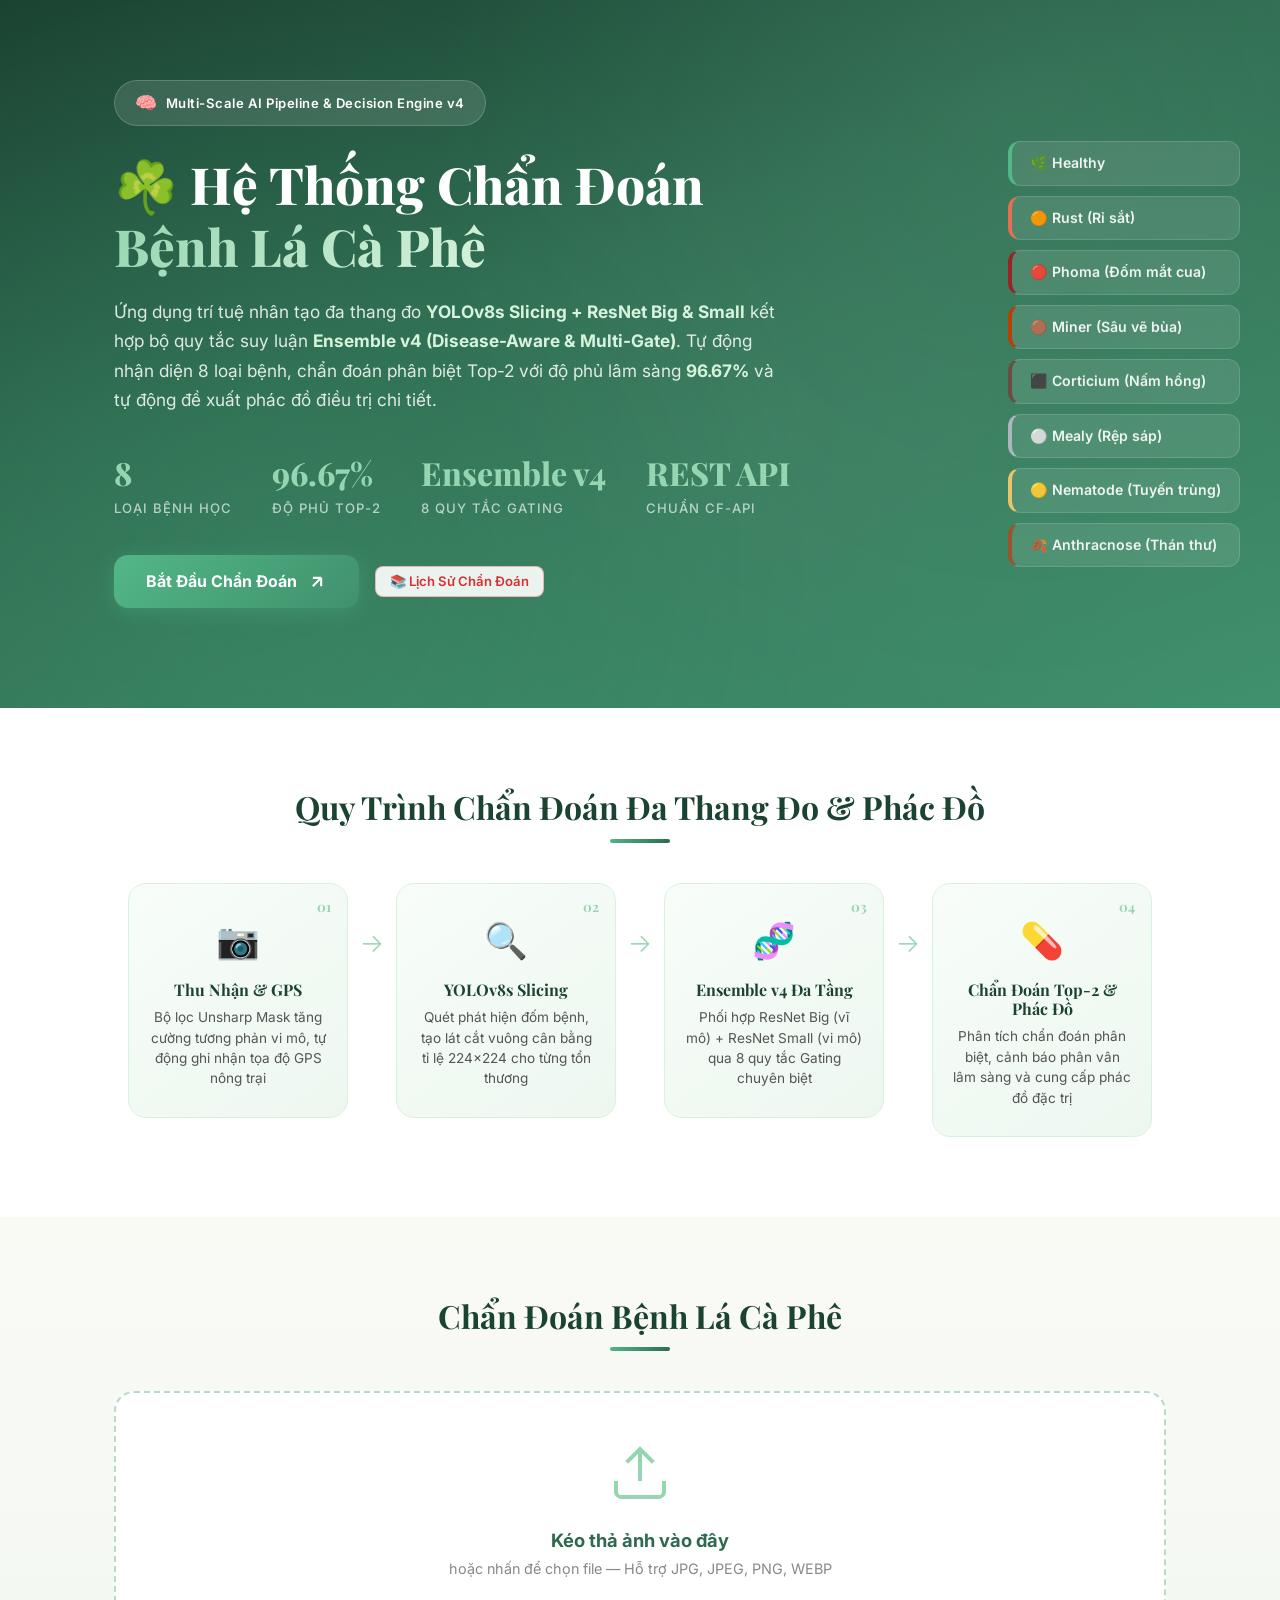
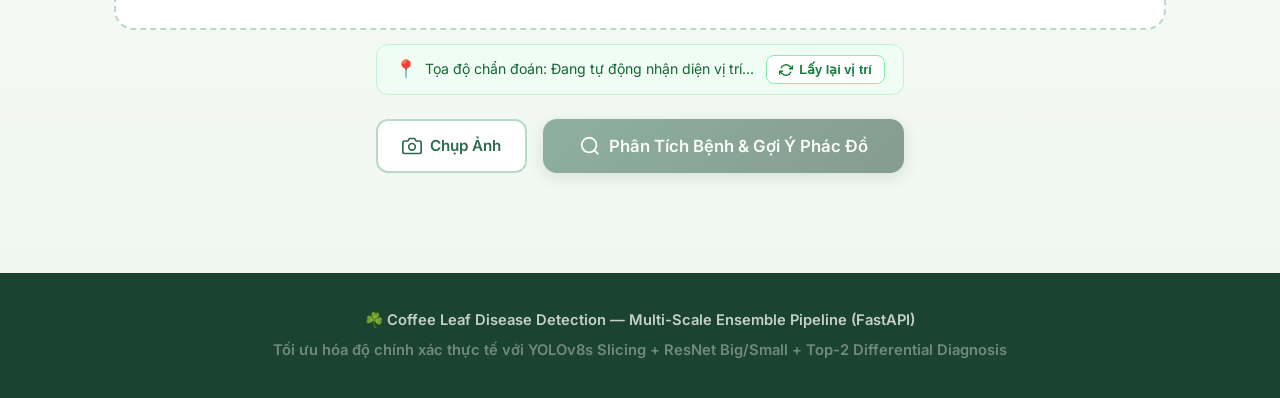
==== app/static/index.html @ 532a5d90 "refactor code" ====
<!DOCTYPE html>
<html lang="vi">
<head>
    <meta charset="UTF-8">
    <meta name="viewport" content="width=device-width, initial-scale=1.0">
    <meta name="description" content="Hệ thống nhận diện bệnh lá cà phê đa thang đo AI - YOLOv8s Slicing + ResNet Big & Small + Ensemble v5. Nhận diện 8 loại bệnh, chẩn đoán phân biệt Top-2 và gợi ý phác đồ điều trị chuẩn cf-api.">
    <title>☘️ Chẩn Đoán Bệnh Lá Cà Phê | AI Multi-Scale Pipeline v4</title>

    <!-- Google Fonts -->
    <link rel="preconnect" href="https://fonts.googleapis.com">
    <link rel="preconnect" href="https://fonts.gstatic.com" crossorigin>
    <link href="https://fonts.googleapis.com/css2?family=Inter:wght@300;400;500;600;700;800&family=Playfair+Display:wght@600;700;800&display=swap" rel="stylesheet">

    <link rel="stylesheet" href="/static/style.css?v=20260929_1505">
</head>
<body>

    <!-- ============================================================ -->
    <!-- HERO SECTION                                                 -->
    <!-- ============================================================ -->
    <header class="hero" id="hero">
        <div class="hero__bg-pattern"></div>
        <div class="container">
            <div class="hero__content">
                <div class="hero__badge">
                    <span class="hero__badge-icon">🧠</span>
                    <span>Multi-Scale AI Pipeline & Decision Engine v4</span>
                </div>
                <h1 class="hero__title">
                    <span class="hero__title-icon">☘️</span>
                    Hệ Thống Chẩn Đoán<br>
                    <span class="hero__title-accent">Bệnh Lá Cà Phê</span>
                </h1>
                <p class="hero__desc">
                    Ứng dụng trí tuệ nhân tạo đa thang đo <strong>YOLOv8s Slicing + ResNet Big & Small</strong> 
                    kết hợp bộ quy tắc suy luận <strong>Ensemble v4 (Disease-Aware & Multi-Gate)</strong>. 
                    Tự động nhận diện 8 loại bệnh, chẩn đoán phân biệt Top-2 với độ phủ lâm sàng <strong>96.67%</strong> 
                    và tự động đề xuất phác đồ điều trị chi tiết.
                </p>
                <div class="hero__stats">
                    <div class="hero__stat">
                        <span class="hero__stat-value">8</span>
                        <span class="hero__stat-label">Loại bệnh học</span>
                    </div>
                    <div class="hero__stat">
                        <span class="hero__stat-value">96.67%</span>
                        <span class="hero__stat-label">Độ phủ Top-2</span>
                    </div>
                    <div class="hero__stat">
                        <span class="hero__stat-value">Ensemble v4</span>
                        <span class="hero__stat-label">8 Quy tắc Gating</span>
                    </div>
                    <div class="hero__stat">
                        <span class="hero__stat-value">REST API</span>
                        <span class="hero__stat-label">Chuẩn cf-api</span>
                    </div>
                </div>
                <div class="hero__actions">
                    <a href="#diagnose" class="hero__cta" id="cta-button">
                        <span>Bắt Đầu Chẩn Đoán</span>
                        <svg width="20" height="20" viewBox="0 0 24 24" fill="none" stroke="currentColor" stroke-width="2.5">
                            <path d="M7 17L17 7M17 7H7M17 7V17"/>
                        </svg>
                    </a>
                    <button class="btn btn--outline" id="btn-view-history-hero">
                        <span>📚 Lịch Sử Chẩn Đoán</span>
                    </button>
                </div>
            </div>
        </div>

        <!-- 8 Disease Chips Floating -->
        <div class="hero__disease-cards">
            <div class="disease-chip" style="--chip-color: #52b788">🌿 Healthy</div>
            <div class="disease-chip" style="--chip-color: #e76f51">🟠 Rust (Rỉ sắt)</div>
            <div class="disease-chip" style="--chip-color: #9b2226">🔴 Phoma (Đốm mắt cua)</div>
            <div class="disease-chip" style="--chip-color: #bb3e03">🟤 Miner (Sâu vẽ bùa)</div>
            <div class="disease-chip" style="--chip-color: #6d4c41">⬛ Corticium (Nấm hồng)</div>
            <div class="disease-chip" style="--chip-color: #adb5bd">⚪ Mealy (Rệp sáp)</div>
            <div class="disease-chip" style="--chip-color: #e9c46a">🟡 Nematode (Tuyến trùng)</div>
            <div class="disease-chip" style="--chip-color: #a0522d">🍂 Anthracnose (Thán thư)</div>
        </div>
    </header>

    <!-- ============================================================ -->
    <!-- PIPELINE INFO SECTION                                        -->
    <!-- ============================================================ -->
    <section class="pipeline-info" id="pipeline-info">
        <div class="container">
            <h2 class="section-title">Quy Trình Chẩn Đoán Đa Thang Đo & Phác Đồ</h2>
            <div class="pipeline-steps">
                <div class="pipeline-step">
                    <div class="pipeline-step__icon">📷</div>
                    <div class="pipeline-step__num">01</div>
                    <h3>Thu Nhận & GPS</h3>
                    <p>Bộ lọc Unsharp Mask tăng cường tương phản vi mô, tự động ghi nhận tọa độ GPS nông trại</p>
                </div>
                <div class="pipeline-step__arrow">→</div>
                <div class="pipeline-step">
                    <div class="pipeline-step__icon">🔍</div>
                    <div class="pipeline-step__num">02</div>
                    <h3>YOLOv8s Slicing</h3>
                    <p>Quét phát hiện đốm bệnh, tạo lát cắt vuông cân bằng tỉ lệ 224×224 cho từng tổn thương</p>
                </div>
                <div class="pipeline-step__arrow">→</div>
                <div class="pipeline-step">
                    <div class="pipeline-step__icon">🧬</div>
                    <div class="pipeline-step__num">03</div>
                    <h3>Ensemble v4 Đa Tầng</h3>
                    <p>Phối hợp ResNet Big (vĩ mô) + ResNet Small (vi mô) qua 8 quy tắc Gating chuyên biệt</p>
                </div>
                <div class="pipeline-step__arrow">→</div>
                <div class="pipeline-step">
                    <div class="pipeline-step__icon">💊</div>
                    <div class="pipeline-step__num">04</div>
                    <h3>Chẩn Đoán Top-2 & Phác Đồ</h3>
                    <p>Phân tích chẩn đoán phân biệt, cảnh báo phân vân lâm sàng và cung cấp phác đồ đặc trị</p>
                </div>
            </div>
        </div>
    </section>

    <!-- ============================================================ -->
    <!-- DIAGNOSE SECTION                                             -->
    <!-- ============================================================ -->
    <section class="diagnose" id="diagnose">
        <div class="container">
            <h2 class="section-title">Chẩn Đoán Bệnh Lá Cà Phê</h2>

            <!-- Upload Area -->
            <div class="upload-area" id="upload-area">
                <div class="upload-area__content" id="upload-content">
                    <div class="upload-area__icon">
                        <svg width="64" height="64" viewBox="0 0 24 24" fill="none" stroke="currentColor" stroke-width="1.5">
                            <path d="M21 15v4a2 2 0 01-2 2H5a2 2 0 01-2-2v-4"/>
                            <polyline points="17 8 12 3 7 8"/>
                            <line x1="12" y1="3" x2="12" y2="15"/>
                        </svg>
                    </div>
                    <h3>Kéo thả ảnh vào đây</h3>
                    <p>hoặc nhấn để chọn file — Hỗ trợ JPG, JPEG, PNG, WEBP</p>
                    <input type="file" id="file-input" accept="image/jpeg,image/jpg,image/png,image/webp" hidden>
                </div>

                <!-- Preview -->
                <div class="upload-area__preview" id="upload-preview" style="display: none;">
                    <img id="preview-image" alt="Preview ảnh đã chọn">
                    <button class="btn btn--outline btn--sm" id="btn-clear" title="Xóa ảnh đã chọn">
                        ✕ Xóa
                    </button>
                </div>
            </div>

            <!-- GPS coordinates indicator -->
            <div class="gps-indicator" id="gps-indicator">
                <div class="gps-indicator__info">
                    <span class="gps-icon">📍</span>
                    <span id="gps-text">Tọa độ chẩn đoán: Đang tự động nhận diện vị trí...</span>
                </div>
                <button type="button" class="btn-gps-refresh" id="btn-refresh-gps" title="Lấy lại tọa độ GPS độ chính xác cao">
                    <svg width="14" height="14" viewBox="0 0 24 24" fill="none" stroke="currentColor" stroke-width="2.5">
                        <path d="M23 4v6h-6M1 20v-6h6"/>
                        <path d="M3.51 9a9 9 0 0 1 14.85-3.36L23 10M1 14l4.64 4.36A9 9 0 0 0 20.49 15"/>
                    </svg>
                    <span>Lấy lại vị trí</span>
                </button>
            </div>

            <!-- Validation Warning Banner -->
            <div class="validation-banner" id="validation-banner" style="display: none;">
                <div class="validation-banner__icon">⚠️</div>
                <div class="validation-banner__body">
                    <div class="validation-banner__title" id="val-banner-title">Ảnh không đạt tiêu chuẩn phân tích</div>
                    <div class="validation-banner__msg" id="val-banner-msg"></div>
                </div>
                <button type="button" class="validation-banner__close" id="btn-close-val" title="Đóng thông báo">✕</button>
            </div>

            <!-- Action Buttons -->
            <div class="action-buttons" id="action-buttons">
                <button class="btn btn--secondary" id="btn-camera" title="Chụp ảnh bằng camera">
                    <svg width="20" height="20" viewBox="0 0 24 24" fill="none" stroke="currentColor" stroke-width="2">
                        <path d="M23 19a2 2 0 01-2 2H3a2 2 0 01-2-2V8a2 2 0 012-2h4l2-3h6l2 3h4a2 2 0 012 2z"/>
                        <circle cx="12" cy="13" r="4"/>
                    </svg>
                    <span>Chụp Ảnh</span>
                </button>

                <button class="btn btn--primary btn--lg" id="btn-analyze" disabled title="Phân tích bệnh trên ảnh đã chọn">
                    <svg width="22" height="22" viewBox="0 0 24 24" fill="none" stroke="currentColor" stroke-width="2">
                        <circle cx="11" cy="11" r="8"/>
                        <path d="M21 21l-4.35-4.35"/>
                    </svg>
                    <span>Phân Tích Bệnh & Gợi Ý Phác Đồ</span>
                </button>
            </div>

            <!-- Camera Modal -->
            <div class="camera-modal" id="camera-modal" style="display: none;">
                <div class="camera-modal__backdrop" id="camera-backdrop"></div>
                <div class="camera-modal__content">
                    <div class="camera-modal__header">
                        <h3>📷 Chụp Ảnh Lá Cà Phê</h3>
                        <button class="btn btn--icon" id="btn-camera-close" title="Đóng camera">✕</button>
                    </div>
                    <div class="camera-modal__body">
                        <video id="camera-video" autoplay playsinline></video>
                        <canvas id="camera-canvas" style="display: none;"></canvas>
                    </div>
                    <div class="camera-modal__actions">
                        <button class="btn btn--secondary" id="btn-switch-camera" title="Đổi camera trước/sau">
                            🔄 Đổi Camera
                        </button>
                        <button class="btn btn--primary btn--lg btn--capture" id="btn-capture" title="Chụp ảnh">
                            📸 Chụp
                        </button>
                    </div>
                </div>
            </div>

            <!-- Loading -->
            <div class="loading" id="loading" style="display: none;">
                <div class="loading__spinner">
                    <div class="loading__leaf">🍃</div>
                </div>
                <p class="loading__text">Đang phân tích ảnh qua AI Pipeline v4...</p>
                <p class="loading__sub">YOLOv8s quét lát cắt vi mô → ResNet Big (224×224) & Small (224×224) → Ensemble v4 (Top-2 & Gating Engine)</p>
            </div>

            <!-- Results -->
            <div class="results" id="results" style="display: none;">
                <!-- Main Result Card -->
                <div class="result-card" id="result-card">
                    <div class="result-card__header">
                        <div class="result-card__header-left">
                            <span class="result-card__label">KẾT QUẢ CHẨN ĐOÁN AI (TOP 1)</span>
                        </div>
                        <div class="result-card__meta">
                            <span class="result-card__badge" id="result-method">Ensemble v4</span>
                            <span class="result-card__time-badge" id="result-elapsed">⚡ 0.18s</span>
                        </div>
                    </div>
                    <div class="result-card__body">
                        <div class="result-card__disease" id="result-disease">
                            <span class="result-card__disease-icon" id="result-icon">🌿</span>
                            <div>
                                <div class="result-card__disease-name" id="result-class">HEALTHY</div>
                                <div class="result-card__disease-vi" id="result-class-vi">Khỏe mạnh</div>
                            </div>
                        </div>
                        <div class="result-card__confidence">
                            <div class="result-card__conf-label">Độ tin cậy AI</div>
                            <div class="result-card__conf-value" id="result-confidence">99.6%</div>
                            <div class="result-card__conf-bar">
                                <div class="result-card__conf-fill" id="result-conf-fill"></div>
                            </div>
                        </div>
                    </div>
                </div>

                <!-- Differential Diagnosis Banner (Top-2 & Uncertainty) -->
                <div class="differential-banner" id="differential-banner" style="display: none; background: #fffdf5; border: 1.5px solid #fde68a; border-left: 6px solid #d97706; border-radius: 18px; padding: 22px 26px; margin-bottom: 32px; box-shadow: 0 4px 20px rgba(217, 119, 6, 0.09);">
                    <div class="differential-banner__header" style="display: flex; justify-content: space-between; align-items: center; margin-bottom: 16px; flex-wrap: wrap; gap: 12px;">
                        <div class="differential-banner__header-left" style="display: flex; align-items: center; gap: 10px;">
                            <span class="diff-icon" id="diff-icon" style="font-size: 1.4rem;">💡</span>
                            <span class="diff-title" id="diff-title" style="font-size: 1.08rem; font-weight: 800; color: #92400e;">Chẩn Đoán Phân Biệt Lâm Sàng (Differential Diagnosis)</span>
                        </div>
                        <span class="diff-badge" id="diff-uncertainty-badge" style="background: #dcfce7; color: #15803d; border: 1px solid #86efac; font-size: 0.75rem; font-weight: 800; padding: 4px 12px; border-radius: 20px; letter-spacing: 0.5px; text-transform: uppercase;">XÁC ĐỊNH CAO</span>
                    </div>
                    <div class="differential-banner__body" id="diff-body">
                        <!-- Comparative Grid -->
                        <div class="diff-grid" style="display: flex; align-items: center; gap: 14px; margin-bottom: 16px; flex-wrap: wrap;">
                            <div class="diff-grid__item is-top1" style="flex: 1; min-width: 220px; padding: 14px 18px; border-radius: 14px; background: #f0fdf4; border: 1.5px solid #86efac;">
                                <span class="diff-grid__tag" style="font-size: 0.72rem; font-weight: 700; text-transform: uppercase; color: #64748b; display: block; margin-bottom: 4px;">Top 1 (Khả năng cao nhất)</span>
                                <div class="diff-grid__name" id="diff-grid-top1-name" style="font-size: 1.15rem; font-weight: 800; color: #1e293b; margin-bottom: 2px;">--</div>
                                <div class="diff-grid__conf" id="diff-grid-top1-conf" style="font-size: 0.95rem; font-weight: 700; color: #15803d;">--</div>
                            </div>
                            <div class="diff-grid__vs" style="font-weight: 800; font-size: 0.78rem; color: #64748b; background: #f1f5f9; padding: 6px 10px; border-radius: 50px; border: 1px solid #cbd5e1;">VS</div>
                            <div class="diff-grid__item is-top2" style="flex: 1; min-width: 220px; padding: 14px 18px; border-radius: 14px; background: #fefce8; border: 1.5px solid #fde047;">
                                <span class="diff-grid__tag" style="font-size: 0.72rem; font-weight: 700; text-transform: uppercase; color: #64748b; display: block; margin-bottom: 4px;">Top 2 (Bệnh nghi ngờ số 2)</span>
                                <div class="diff-grid__name" id="diff-grid-top2-name" data-fallback="diff-top2-name" style="font-size: 1.15rem; font-weight: 800; color: #1e293b; margin-bottom: 2px;">--</div>
                                <div class="diff-grid__conf" id="diff-grid-top2-conf" data-fallback="diff-top2-conf" style="font-size: 0.95rem; font-weight: 700; color: #b45309;">--</div>
                            </div>
                        </div>

                        <!-- Differential Clinical Note -->
                        <div class="diff-note-box" style="display: flex; align-items: flex-start; gap: 10px; background: rgba(255, 255, 255, 0.85); border: 1px solid rgba(0, 0, 0, 0.08); border-radius: 12px; padding: 12px 16px; margin-bottom: 14px;">
                            <span class="diff-note-icon" style="font-size: 1.2rem; line-height: 1.3;">📋</span>
                            <p class="diff-note" id="diff-note-text" style="font-size: 0.92rem; color: #334155; line-height: 1.5; margin: 0;"></p>
                        </div>

                        <!-- Quick action to switch treatment tab to top2 -->
                        <div class="diff-actions" id="diff-actions" style="display: flex; justify-content: flex-end;">
                            <button type="button" class="btn-diff-switch" id="btn-view-top2-solution" style="display: inline-flex; align-items: center; gap: 6px; padding: 8px 18px; background: #ffffff; border: 1.5px solid #d97706; color: #b45309; border-radius: 10px; font-size: 0.86rem; font-weight: 700; cursor: pointer;">
                                🔍 Xem Phác Đồ Khuyến Nghị Của Bệnh Top 2
                            </button>
                        </div>
                    </div>
                </div>

                <!-- Interactive Treatment Section with Tabs -->
                <div class="treatment-container" id="treatment-container">
                    <div class="treatment-tabs-nav" id="treatment-tabs-nav">
                        <button type="button" class="treatment-tab is-active" id="tab-btn-top1">
                            🌿 Phác Đồ Bệnh Chính: <strong id="tab-top1-name">--</strong>
                        </button>
                        <button type="button" class="treatment-tab" id="tab-btn-top2" style="display: none;">
                            🔍 Phác Đồ Dự Phòng (Top 2): <strong id="tab-top2-name">--</strong>
                        </button>
                    </div>

                    <!-- Alternate Top 2 Alert Notice -->
                    <div class="treatment-top2-alert" id="treatment-top2-alert" style="display: none;">
                        <span>⚠️ <strong>Phác đồ dự phòng:</strong> Đang hiển thị hướng xử lý cho bệnh nghi ngờ số 2. Nông dân hãy đối chiếu thêm với triệu chứng diễn tiến thực tế trên cây cà phê trước khi phun thuốc.</span>
                    </div>

                    <div class="treatment-section" id="treatment-section">
                        <div class="treatment-card">
                            <div class="treatment-card__header">
                                <span class="treatment-icon">🔬</span>
                                <h3>Nguyên Nhân & Cơ Chế Bệnh Học</h3>
                            </div>
                            <div class="treatment-card__body">
                                <p id="result-cause" class="treatment-cause-text"></p>
                            </div>
                        </div>

                        <div class="treatment-card">
                            <div class="treatment-card__header">
                                <span class="treatment-icon">💊</span>
                                <h3>Phác Đồ & Thuốc Điều Trị Khuyến Nghị</h3>
                            </div>
                            <div class="treatment-card__body">
                                <ul id="solutions-list" class="solutions-list"></ul>
                            </div>
                        </div>
                    </div>
                </div>

                <!-- Images Comparison -->
                <div class="result-images" id="result-images">
                    <div class="result-images__item">
                        <div class="result-images__header">
                            <h4>📷 Ảnh Gốc Tải Lên</h4>
                        </div>
                        <img id="result-original" alt="Ảnh gốc">
                    </div>
                    <div class="result-images__item">
                        <div class="result-images__header">
                            <h4>🔬 Định Vị Bệnh (YOLOv8s Slicing)</h4>
                            <span class="detection-badge" id="detection-count">0 vùng tổn thương</span>
                        </div>
                        <img id="result-annotated" alt="Ảnh đã phân tích với bounding boxes">
                    </div>
                </div>

                <!-- Detailed Branch Inference Trace -->
                <div class="detection-details" id="detection-details">
                    <h3 class="detection-details__title">
                        <span>📋 Chi Tiết Suy Luận Đa Thang Đo (Diagnostic Trace)</span>
                    </h3>

                    <!-- Active Decision Rule Banner -->
                    <div class="active-rule-card" id="active-rule-card">
                        <div class="active-rule-icon">⚙️</div>
                        <div class="active-rule-content">
                            <div class="active-rule-title">Quy Tắc Quyết Định Ensemble v4</div>
                            <div class="active-rule-desc" id="active-rule-desc">Đang tải quy tắc suy luận...</div>
                        </div>
                    </div>

                    <!-- Ensemble Combined Probabilities Chart -->
                    <div class="branch branch--ensemble" id="branch-ensemble">
                        <div class="branch__header is-static">
                            <span class="branch__icon">📊</span>
                            <span class="branch__name">Phân Bổ Xác Suất Tổng Hợp (Ensemble Probabilities - 8 Lớp)</span>
                        </div>
                        <div class="branch__body open" id="branch-ensemble-body">
                            <div class="branch__probs" id="ensemble-probs"></div>
                        </div>
                    </div>

                    <!-- Branches Accordion -->
                    <div class="branches">
                        <div class="branch" id="branch-big">
                            <div class="branch__header" data-toggle="branch-big-body">
                                <span class="branch__icon">🔵</span>
                                <span class="branch__name">Nhánh ResNet Big (224×224 Toàn Cảnh Vĩ Mô)</span>
                                <span class="branch__result" id="big-result"></span>
                                <span class="branch__toggle">▼</span>
                            </div>
                            <div class="branch__body" id="branch-big-body">
                                <p class="branch__desc">Khung vuông góc nhìn vĩ mô toàn cảnh lá → Phân loại chính xác bệnh diện rộng & khỏe mạnh</p>
                                <div class="branch__probs" id="big-probs"></div>
                            </div>
                        </div>
                        <div class="branch" id="branch-small">
                            <div class="branch__header" data-toggle="branch-small-body">
                                <span class="branch__icon">🟡</span>
                                <span class="branch__name">Nhánh ResNet Small (224×224 Từng Vết Bệnh Vi Mô)</span>
                                <span class="branch__result" id="small-result"></span>
                                <span class="branch__toggle">▼</span>
                            </div>
                            <div class="branch__body" id="branch-small-body">
                                <p class="branch__desc">Soi từng đốm bệnh vi mô cục bộ bảo toàn tâm → Khử nhiễu nền & tối ưu Sâu vẽ bùa/Phoma</p>
                                <div class="branch__probs" id="small-probs"></div>
                                <div class="branch__boxes" id="small-boxes"></div>
                            </div>
                        </div>
                    </div>
                </div>

                <!-- Analyze Again -->
                <div class="analyze-again">
                    <button class="btn btn--primary btn--lg" id="btn-new" title="Phân tích ảnh mới">
                        🔄 Chẩn Đoán Ảnh Mới
                    </button>
                    <button class="btn btn--secondary" id="btn-view-history" title="Xem lịch sử chẩn đoán">
                        📚 Xem Lịch Sử
                    </button>
                </div>
            </div>

            <!-- History Section -->
            <div class="history-section" id="history-section" style="display: none;">
                <div class="history-header">
                    <div class="history-header__left">
                        <h3 class="history-title">📚 Lịch Sử Chẩn Đoán Vườn Cà Phê</h3>
                        <p class="history-subtitle">Theo dõi diễn tiến dịch tễ và các lần kiểm tra vườn thực địa</p>
                    </div>
                    <button class="btn btn--outline btn--sm" id="btn-close-history">✕ Đóng</button>
                </div>

                <!-- History Filter Chips -->
                <div class="history-filters" id="history-filters">
                    <button class="filter-chip is-active" data-filter="all">Tất Cả</button>
                    <button class="filter-chip" data-filter="rust">Rỉ sắt</button>
                    <button class="filter-chip" data-filter="phoma">Phoma</button>
                    <button class="filter-chip" data-filter="miner">Sâu vẽ bùa</button>
                    <button class="filter-chip" data-filter="corticium">Nấm hồng</button>
                    <button class="filter-chip" data-filter="mealy">Rệp sáp</button>
                    <button class="filter-chip" data-filter="nematode">Tuyến trùng</button>
                    <button class="filter-chip" data-filter="anthracnose">Thán thư</button>
                    <button class="filter-chip" data-filter="healthy">Khỏe mạnh</button>
                </div>

                <div class="history-grid" id="history-grid">
                    <p class="history-empty">Chưa có lịch sử chẩn đoán nào.</p>
                </div>
            </div>

        </div>
    </section>

    <!-- ============================================================ -->
    <!-- FOOTER                                                       -->
    <!-- ============================================================ -->
    <footer class="footer">
        <div class="container">
            <p>☘️ Coffee Leaf Disease Detection — Multi-Scale Ensemble Pipeline (FastAPI)</p>
            <p class="footer__sub">Tối ưu hóa độ chính xác thực tế với YOLOv8s Slicing + ResNet Big/Small + Top-2 Differential Diagnosis</p>
        </div>
    </footer>

    <script type="module" src="/static/app.js"></script>
</body>
</html>
---- static/style.css ----
/* =============================================================================
   COFFEE LEAF DISEASE DETECTION — GREEN NATURE THEME
   =============================================================================
   Color Palette:
   - Primary Dark:   #1b4332 (Deep Forest Green)
   - Primary:        #2d6a4f (Forest Green)
   - Primary Light:  #52b788 (Emerald)
   - Accent:         #95d5b2 (Mint)
   - Accent Light:   #d8f3dc (Honeydew)
   - Warm:           #6f4e37 (Coffee Brown)
   - Warm Light:     #f5f1e8 (Cream)
   - Background:     #fafaf5 (Off-white warm)
   ============================================================================= */

/* ---- RESET & BASE ---- */
*, *::before, *::after {
    margin: 0;
    padding: 0;
    box-sizing: border-box;
}

html {
    scroll-behavior: smooth;
    font-size: 16px;
}

body {
    font-family: 'Inter', -apple-system, BlinkMacSystemFont, 'Segoe UI', sans-serif;
    background-color: #fafaf5;
    color: #2d3436;
    line-height: 1.6;
    -webkit-font-smoothing: antialiased;
    -moz-osx-font-smoothing: grayscale;
}

.container {
    max-width: 1100px;
    margin: 0 auto;
    padding: 0 24px;
}

img {
    max-width: 100%;
    height: auto;
    display: block;
}

/* ---- TYPOGRAPHY ---- */
h1, h2, h3 {
    font-family: 'Playfair Display', 'Georgia', serif;
    line-height: 1.2;
}

.section-title {
    text-align: center;
    font-size: 2rem;
    font-weight: 700;
    color: #1b4332;
    margin-bottom: 2.5rem;
    position: relative;
}

.section-title::after {
    content: '';
    display: block;
    width: 60px;
    height: 4px;
    background: linear-gradient(135deg, #52b788, #2d6a4f);
    border-radius: 2px;
    margin: 12px auto 0;
}

/* ========================================================================== */
/* HERO                                                                       */
/* ========================================================================== */
.hero {
    position: relative;
    background: linear-gradient(160deg, #1b4332 0%, #2d6a4f 40%, #40916c 100%);
    color: #fff;
    padding: 80px 0 100px;
    overflow: hidden;
    min-height: 520px;
}

.hero__bg-pattern {
    position: absolute;
    inset: 0;
    background-image:
        radial-gradient(circle at 20% 80%, rgba(82, 183, 136, 0.15) 0%, transparent 50%),
        radial-gradient(circle at 80% 20%, rgba(149, 213, 178, 0.10) 0%, transparent 50%),
        radial-gradient(circle at 60% 60%, rgba(255,255,255,0.03) 0%, transparent 40%);
    pointer-events: none;
}

.hero__content {
    position: relative;
    z-index: 2;
    max-width: 680px;
}

.hero__badge {
    display: inline-flex;
    align-items: center;
    gap: 8px;
    background: rgba(255,255,255,0.12);
    backdrop-filter: blur(10px);
    -webkit-backdrop-filter: blur(10px);
    border: 1px solid rgba(255,255,255,0.18);
    border-radius: 40px;
    padding: 8px 20px;
    font-size: 0.82rem;
    font-weight: 600;
    letter-spacing: 0.5px;
    margin-bottom: 28px;
    animation: fadeInUp 0.8s ease-out;
}

.hero__badge-icon {
    font-size: 1.1rem;
}

.hero__title {
    font-size: clamp(2.2rem, 5vw, 3.2rem);
    font-weight: 800;
    margin-bottom: 20px;
    animation: fadeInUp 0.8s ease-out 0.1s both;
}

.hero__title-icon {
    display: inline-block;
    animation: leafFloat 3s ease-in-out infinite;
}

.hero__title-accent {
    background: linear-gradient(135deg, #95d5b2, #d8f3dc);
    -webkit-background-clip: text;
    -webkit-text-fill-color: transparent;
    background-clip: text;
}

.hero__desc {
    font-size: 1.08rem;
    color: rgba(255,255,255,0.85);
    line-height: 1.7;
    margin-bottom: 32px;
    animation: fadeInUp 0.8s ease-out 0.2s both;
}

.hero__desc strong {
    color: #d8f3dc;
}

.hero__stats {
    display: flex;
    gap: 40px;
    margin-bottom: 36px;
    animation: fadeInUp 0.8s ease-out 0.3s both;
}

.hero__stat {
    display: flex;
    flex-direction: column;
}

.hero__stat-value {
    font-family: 'Playfair Display', serif;
    font-size: 2rem;
    font-weight: 800;
    color: #95d5b2;
}

.hero__stat-label {
    font-size: 0.82rem;
    color: rgba(255,255,255,0.65);
    text-transform: uppercase;
    letter-spacing: 1px;
    font-weight: 500;
}

.hero__cta {
    display: inline-flex;
    align-items: center;
    gap: 10px;
    background: linear-gradient(135deg, #52b788, #40916c);
    color: #fff;
    text-decoration: none;
    padding: 14px 32px;
    border-radius: 14px;
    font-size: 1rem;
    font-weight: 700;
    transition: all 0.3s cubic-bezier(0.4, 0, 0.2, 1);
    box-shadow: 0 4px 20px rgba(82, 183, 136, 0.35);
    animation: fadeInUp 0.8s ease-out 0.4s both;
}

.hero__cta:hover {
    transform: translateY(-3px);
    box-shadow: 0 8px 30px rgba(82, 183, 136, 0.5);
    background: linear-gradient(135deg, #40916c, #2d6a4f);
}

/* Disease chips */
.hero__disease-cards {
    position: absolute;
    right: 40px;
    top: 50%;
    transform: translateY(-50%);
    display: flex;
    flex-direction: column;
    gap: 10px;
    z-index: 2;
    animation: fadeInRight 1s ease-out 0.5s both;
}

.disease-chip {
    background: rgba(255,255,255,0.10);
    backdrop-filter: blur(12px);
    -webkit-backdrop-filter: blur(12px);
    border: 1px solid rgba(255,255,255,0.15);
    border-left: 4px solid var(--chip-color, #52b788);
    border-radius: 12px;
    padding: 10px 18px;
    font-size: 0.88rem;
    font-weight: 600;
    color: rgba(255,255,255,0.92);
    transition: all 0.3s ease;
    cursor: default;
}

.disease-chip:hover {
    background: rgba(255,255,255,0.18);
    transform: translateX(-6px);
}

/* ========================================================================== */
/* PIPELINE INFO                                                              */
/* ========================================================================== */
.pipeline-info {
    padding: 80px 0;
    background: #fff;
}

.pipeline-steps {
    display: flex;
    align-items: flex-start;
    justify-content: center;
    gap: 12px;
    flex-wrap: wrap;
}

.pipeline-step {
    flex: 0 1 220px;
    background: linear-gradient(145deg, #f8fdf9, #edf7f0);
    border: 1px solid #d8f3dc;
    border-radius: 18px;
    padding: 28px 20px;
    text-align: center;
    position: relative;
    transition: all 0.35s ease;
}

.pipeline-step:hover {
    transform: translateY(-6px);
    box-shadow: 0 12px 35px rgba(45, 106, 79, 0.12);
    border-color: #95d5b2;
}

.pipeline-step__icon {
    font-size: 2.2rem;
    margin-bottom: 12px;
}

.pipeline-step__num {
    position: absolute;
    top: 12px;
    right: 16px;
    font-family: 'Playfair Display', serif;
    font-size: 0.85rem;
    font-weight: 700;
    color: #95d5b2;
}

.pipeline-step h3 {
    font-size: 1rem;
    font-weight: 700;
    color: #1b4332;
    margin-bottom: 8px;
}

.pipeline-step p {
    font-size: 0.85rem;
    color: #555;
    line-height: 1.5;
}

.pipeline-step__arrow {
    display: flex;
    align-items: center;
    font-size: 1.6rem;
    color: #95d5b2;
    font-weight: 300;
    padding-top: 40px;
}

/* ========================================================================== */
/* DIAGNOSE SECTION                                                           */
/* ========================================================================== */
.diagnose {
    padding: 80px 0 100px;
    background: linear-gradient(180deg, #fafaf5 0%, #f0f7f2 100%);
}

/* ---- Upload Area ---- */
.upload-area {
    background: #fff;
    border: 2px dashed #b7dbc4;
    border-radius: 20px;
    padding: 48px 32px;
    text-align: center;
    cursor: pointer;
    transition: all 0.3s ease;
    position: relative;
    overflow: hidden;
    min-height: 220px;
    display: flex;
    align-items: center;
    justify-content: center;
}

.upload-area:hover,
.upload-area.drag-over {
    border-color: #52b788;
    background: #f6fdf8;
    box-shadow: 0 0 0 4px rgba(82, 183, 136, 0.1);
}

.upload-area.drag-over {
    border-style: solid;
    background: #edf7f0;
}

.upload-area__icon {
    color: #95d5b2;
    margin-bottom: 16px;
}

.upload-area__content h3 {
    font-family: 'Inter', sans-serif;
    font-size: 1.15rem;
    font-weight: 700;
    color: #2d6a4f;
    margin-bottom: 6px;
}

.upload-area__content p {
    font-size: 0.9rem;
    color: #888;
}

/* Preview inside upload area */
.upload-area__preview {
    position: relative;
    width: 100%;
    max-width: 500px;
}

.upload-area__preview img {
    width: 100%;
    border-radius: 12px;
    box-shadow: 0 4px 20px rgba(0,0,0,0.08);
}

.upload-area__preview .btn {
    position: absolute;
    top: 12px;
    right: 12px;
}

/* ---- Action Buttons ---- */
.action-buttons {
    display: flex;
    justify-content: center;
    gap: 16px;
    margin-top: 24px;
    flex-wrap: wrap;
}

/* ---- Buttons ---- */
.btn {
    display: inline-flex;
    align-items: center;
    gap: 8px;
    border: none;
    border-radius: 12px;
    padding: 12px 24px;
    font-size: 0.95rem;
    font-weight: 600;
    font-family: 'Inter', sans-serif;
    cursor: pointer;
    transition: all 0.3s cubic-bezier(0.4, 0, 0.2, 1);
    text-decoration: none;
    line-height: 1;
}

.btn--primary {
    background: linear-gradient(135deg, #2d6a4f, #1b4332);
    color: #fff;
    box-shadow: 0 4px 16px rgba(27, 67, 50, 0.25);
}

.btn--primary:hover:not(:disabled) {
    transform: translateY(-2px);
    box-shadow: 0 8px 28px rgba(27, 67, 50, 0.35);
}

.btn--primary:disabled {
    opacity: 0.5;
    cursor: not-allowed;
    transform: none;
}

.btn--secondary {
    background: #fff;
    color: #2d6a4f;
    border: 2px solid #b7dbc4;
}

.btn--secondary:hover {
    background: #edf7f0;
    border-color: #52b788;
}

.btn--outline {
    background: rgba(255,255,255,0.9);
    backdrop-filter: blur(8px);
    color: #d63031;
    border: 1px solid rgba(214, 48, 49, 0.3);
    font-size: 0.82rem;
    padding: 8px 14px;
    border-radius: 8px;
}

.btn--outline:hover {
    background: #fee;
    border-color: #d63031;
}

.btn--lg {
    padding: 16px 36px;
    font-size: 1.05rem;
    border-radius: 14px;
}

.btn--sm {
    padding: 8px 16px;
    font-size: 0.82rem;
}

.btn--icon {
    background: rgba(255,255,255,0.1);
    color: #fff;
    border: 1px solid rgba(255,255,255,0.2);
    width: 40px;
    height: 40px;
    padding: 0;
    justify-content: center;
    border-radius: 10px;
    font-size: 1.1rem;
}

.btn--icon:hover {
    background: rgba(255,255,255,0.25);
}

/* ---- Camera Modal ---- */
.camera-modal {
    position: fixed;
    inset: 0;
    z-index: 1000;
    display: flex;
    align-items: center;
    justify-content: center;
}

.camera-modal__backdrop {
    position: absolute;
    inset: 0;
    background: rgba(0,0,0,0.7);
    backdrop-filter: blur(6px);
}

.camera-modal__content {
    position: relative;
    background: #1b4332;
    border-radius: 24px;
    overflow: hidden;
    width: 90%;
    max-width: 640px;
    box-shadow: 0 24px 64px rgba(0,0,0,0.4);
    animation: scaleIn 0.3s ease-out;
}

.camera-modal__header {
    display: flex;
    justify-content: space-between;
    align-items: center;
    padding: 16px 20px;
    background: rgba(0,0,0,0.2);
    color: #fff;
}

.camera-modal__header h3 {
    font-family: 'Inter', sans-serif;
    font-size: 1rem;
    font-weight: 700;
}

.camera-modal__body {
    position: relative;
    background: #000;
}

.camera-modal__body video {
    width: 100%;
    display: block;
    max-height: 60vh;
    object-fit: cover;
}

.camera-modal__actions {
    display: flex;
    justify-content: center;
    gap: 16px;
    padding: 20px;
    background: rgba(0,0,0,0.2);
}

.btn--capture {
    border-radius: 50px !important;
    padding: 16px 40px !important;
    font-size: 1.1rem !important;
    background: linear-gradient(135deg, #52b788, #40916c) !important;
    box-shadow: 0 4px 20px rgba(82, 183, 136, 0.4) !important;
}

/* ---- Loading ---- */
.loading {
    text-align: center;
    padding: 60px 20px;
}

.loading__spinner {
    display: flex;
    justify-content: center;
    margin-bottom: 20px;
}

.loading__leaf {
    font-size: 3rem;
    animation: spin 1.2s linear infinite;
}

.loading__text {
    font-size: 1.15rem;
    font-weight: 700;
    color: #2d6a4f;
    margin-bottom: 6px;
}

.loading__sub {
    font-size: 0.88rem;
    color: #888;
}

/* ========================================================================== */
/* RESULTS                                                                    */
/* ========================================================================== */
.results {
    margin-top: 40px;
    animation: fadeInUp 0.6s ease-out;
}

/* Main Result Card */
.result-card {
    background: #fff;
    border-radius: 20px;
    overflow: hidden;
    box-shadow: 0 8px 40px rgba(27, 67, 50, 0.10);
    border: 1px solid #d8f3dc;
    margin-bottom: 32px;
}

.result-card__header {
    display: flex;
    justify-content: space-between;
    align-items: center;
    padding: 16px 24px;
    background: linear-gradient(135deg, #1b4332, #2d6a4f);
    color: #fff;
}

.result-card__label {
    font-weight: 700;
    font-size: 0.95rem;
    letter-spacing: 0.5px;
}

.result-card__badge {
    background: rgba(255,255,255,0.15);
    border: 1px solid rgba(255,255,255,0.25);
    border-radius: 20px;
    padding: 4px 14px;
    font-size: 0.75rem;
    font-weight: 600;
    max-width: 300px;
    overflow: hidden;
    text-overflow: ellipsis;
    white-space: nowrap;
}

.result-card__body {
    display: flex;
    align-items: center;
    justify-content: space-between;
    padding: 28px 24px;
    gap: 24px;
    flex-wrap: wrap;
}

.result-card__disease {
    display: flex;
    align-items: center;
    gap: 16px;
}

.result-card__disease-icon {
    font-size: 3rem;
}

.result-card__disease-name {
    font-family: 'Playfair Display', serif;
    font-size: 2rem;
    font-weight: 800;
    color: #1b4332;
}

.result-card__disease-vi {
    font-size: 1rem;
    color: #666;
    font-weight: 500;
}

.result-card__confidence {
    text-align: right;
    min-width: 180px;
}

.result-card__conf-label {
    font-size: 0.82rem;
    color: #999;
    text-transform: uppercase;
    letter-spacing: 1px;
    font-weight: 600;
    margin-bottom: 4px;
}

.result-card__conf-value {
    font-family: 'Playfair Display', serif;
    font-size: 2.5rem;
    font-weight: 800;
    color: #2d6a4f;
}

.result-card__conf-bar {
    width: 100%;
    height: 8px;
    background: #e8f5e9;
    border-radius: 4px;
    overflow: hidden;
    margin-top: 8px;
}

.result-card__conf-fill {
    height: 100%;
    background: linear-gradient(90deg, #52b788, #2d6a4f);
    border-radius: 4px;
    transition: width 0.8s cubic-bezier(0.4, 0, 0.2, 1);
}

.result-card__desc {
    padding: 16px 24px 24px;
    font-size: 0.95rem;
    color: #555;
    line-height: 1.6;
    border-top: 1px solid #eee;
}

/* Result Card Header Meta */
.result-card__meta {
    display: flex;
    align-items: center;
    gap: 8px;
}

.result-card__time-badge {
    background: rgba(255, 255, 255, 0.2);
    border: 1px solid rgba(255, 255, 255, 0.3);
    border-radius: 20px;
    padding: 4px 10px;
    font-size: 0.75rem;
    font-weight: 600;
}

/* ========================================================================== */
/* DIFFERENTIAL DIAGNOSIS BANNER (TOP 2 & UNCERTAINTY GATE)                   */
/* ========================================================================== */
.differential-banner {
    background: #fffdf5;
    border: 1.5px solid #fde68a;
    border-left: 6px solid #d97706;
    border-radius: 18px;
    padding: 22px 26px;
    margin-bottom: 32px;
    box-shadow: 0 4px 20px rgba(217, 119, 6, 0.09);
    transition: all 0.3s ease;
}

.differential-banner.is-uncertain {
    background: #fff8f6;
    border-color: #fecaca;
    border-left-color: #dc2626;
    box-shadow: 0 6px 24px rgba(220, 38, 38, 0.12);
}

.differential-banner__header {
    display: flex;
    justify-content: space-between;
    align-items: center;
    gap: 12px;
    margin-bottom: 16px;
    flex-wrap: wrap;
}

.differential-banner__header-left {
    display: flex;
    align-items: center;
    gap: 10px;
}

.diff-icon {
    font-size: 1.4rem;
}

.diff-title {
    font-size: 1.08rem;
    font-weight: 800;
    color: #92400e;
}

.differential-banner.is-uncertain .diff-title {
    color: #991b1b;
}

.diff-badge {
    background: #dcfce7;
    color: #15803d;
    border: 1px solid #86efac;
    font-size: 0.75rem;
    font-weight: 800;
    padding: 4px 12px;
    border-radius: 20px;
    letter-spacing: 0.5px;
    text-transform: uppercase;
}

.differential-banner.is-uncertain .diff-badge {
    background: #fee2e2;
    color: #b91c1c;
    border-color: #fca5a5;
    animation: pulseBadge 2s infinite ease-in-out;
}

@keyframes pulseBadge {
    0%, 100% { transform: scale(1); }
    50% { transform: scale(1.04); }
}

/* Comparative Differential Grid */
.diff-grid {
    display: flex;
    align-items: center;
    gap: 14px;
    margin-bottom: 16px;
    flex-wrap: wrap;
}

.diff-grid__item {
    flex: 1;
    min-width: 220px;
    padding: 14px 18px;
    border-radius: 14px;
    background: #ffffff;
    border: 1.5px solid #e2e8f0;
    transition: all 0.2s ease;
}

.diff-grid__item.is-top1 {
    background: #f0fdf4;
    border-color: #86efac;
}

.diff-grid__item.is-top2 {
    background: #fefce8;
    border-color: #fde047;
}

.differential-banner.is-uncertain .diff-grid__item.is-top2 {
    background: #fff1f2;
    border-color: #fca5a5;
}

.diff-grid__tag {
    font-size: 0.72rem;
    font-weight: 700;
    text-transform: uppercase;
    letter-spacing: 0.5px;
    color: #64748b;
    display: block;
    margin-bottom: 4px;
}

.diff-grid__name {
    font-size: 1.15rem;
    font-weight: 800;
    color: #1e293b;
    margin-bottom: 2px;
}

.diff-grid__conf {
    font-size: 0.95rem;
    font-weight: 700;
    color: #15803d;
}

.diff-grid__item.is-top2 .diff-grid__conf {
    color: #b45309;
}

.differential-banner.is-uncertain .diff-grid__item.is-top2 .diff-grid__conf {
    color: #b91c1c;
}

.diff-grid__vs {
    font-weight: 800;
    font-size: 0.78rem;
    color: #64748b;
    background: #f1f5f9;
    padding: 6px 10px;
    border-radius: 50px;
    border: 1px solid #cbd5e1;
}

/* Differential Note Box */
.diff-note-box {
    display: flex;
    align-items: flex-start;
    gap: 10px;
    background: rgba(255, 255, 255, 0.85);
    border: 1px solid rgba(0, 0, 0, 0.08);
    border-radius: 12px;
    padding: 12px 16px;
    margin-bottom: 14px;
}

.diff-note-icon {
    font-size: 1.2rem;
    line-height: 1.3;
}

.diff-note {
    font-size: 0.92rem;
    color: #334155;
    line-height: 1.5;
    margin: 0;
}

.differential-banner.is-uncertain .diff-note {
    color: #881337;
    font-weight: 500;
}

.diff-actions {
    display: flex;
    justify-content: flex-end;
}

.btn-diff-switch {
    display: inline-flex;
    align-items: center;
    gap: 6px;
    padding: 8px 18px;
    background: #ffffff;
    border: 1.5px solid #d97706;
    color: #b45309;
    border-radius: 10px;
    font-size: 0.86rem;
    font-weight: 700;
    cursor: pointer;
    transition: all 0.2s ease;
}

.btn-diff-switch:hover {
    background: #fef3c7;
    border-color: #b45309;
    transform: translateY(-1px);
}

/* ========================================================================== */
/* TREATMENT SECTION WITH TABS                                                */
/* ========================================================================== */
.treatment-container {
    margin-bottom: 32px;
}

.treatment-tabs-nav {
    display: flex;
    gap: 12px;
    margin-bottom: 16px;
    border-bottom: 2px solid #e2e8f0;
    padding-bottom: 10px;
    overflow-x: auto;
}

.treatment-tab {
    padding: 10px 20px;
    border-radius: 12px;
    border: 1.5px solid #cbd5e1;
    background: #f8fafc;
    color: #475569;
    font-size: 0.92rem;
    font-weight: 600;
    cursor: pointer;
    transition: all 0.25s cubic-bezier(0.4, 0, 0.2, 1);
    white-space: nowrap;
}

.treatment-tab:hover {
    background: #edf7f0;
    border-color: #86efac;
    color: #1b4332;
}

.treatment-tab.is-active {
    background: linear-gradient(135deg, #1b4332, #2d6a4f);
    color: #ffffff;
    border-color: #1b4332;
    box-shadow: 0 4px 16px rgba(27, 67, 50, 0.25);
}

.treatment-top2-alert {
    padding: 12px 18px;
    background: #fffbeb;
    border: 1.5px solid #fde68a;
    border-left: 5px solid #f59e0b;
    border-radius: 12px;
    font-size: 0.9rem;
    color: #92400e;
    margin-bottom: 18px;
    line-height: 1.5;
}

.treatment-section {
    display: grid;
    grid-template-columns: 1fr 1fr;
    gap: 24px;
}

.treatment-card {
    background: #fff;
    border-radius: 18px;
    overflow: hidden;
    box-shadow: 0 4px 24px rgba(27, 67, 50, 0.08);
    border: 1px solid #d8f3dc;
    display: flex;
    flex-direction: column;
}

.treatment-card__header {
    display: flex;
    align-items: center;
    gap: 10px;
    padding: 16px 20px;
    background: linear-gradient(135deg, #f0fdf4, #dcfce7);
    border-bottom: 1px solid #d8f3dc;
}

.treatment-icon {
    font-size: 1.4rem;
}

.treatment-card__header h3 {
    font-family: 'Inter', sans-serif;
    font-size: 0.98rem;
    font-weight: 700;
    color: #1b4332;
    margin: 0;
}

.treatment-card__body {
    padding: 20px 22px;
    flex: 1;
}

.treatment-cause-text {
    font-size: 0.93rem;
    color: #475569;
    line-height: 1.6;
}

.solutions-list {
    list-style: none;
    display: flex;
    flex-direction: column;
    gap: 12px;
    margin: 0;
    padding: 0;
}

.solution-item {
    display: flex;
    align-items: flex-start;
    gap: 12px;
    background: #f8fafc;
    padding: 12px 14px;
    border-radius: 12px;
    border: 1px solid #e2e8f0;
}

.solution-num {
    display: flex;
    align-items: center;
    justify-content: center;
    width: 24px;
    height: 24px;
    border-radius: 50%;
    background: #2d6a4f;
    color: #fff;
    font-size: 0.78rem;
    font-weight: 700;
    flex-shrink: 0;
    margin-top: 2px;
}

.solution-content {
    font-size: 0.9rem;
    color: #334155;
    line-height: 1.5;
}

/* ========================================================================== */
/* IMAGES COMPARISON                                                          */
/* ========================================================================== */
.result-images {
    display: grid;
    grid-template-columns: 1fr 1fr;
    gap: 24px;
    margin-bottom: 32px;
}

.result-images__item {
    background: #fff;
    border-radius: 16px;
    overflow: hidden;
    box-shadow: 0 4px 20px rgba(0,0,0,0.06);
    border: 1px solid #e8f5e9;
}

.result-images__header {
    display: flex;
    justify-content: space-between;
    align-items: center;
    padding: 12px 18px;
    background: #f6fdf8;
    border-bottom: 1px solid #e8f5e9;
}

.result-images__header h4 {
    font-family: 'Inter', sans-serif;
    font-size: 0.92rem;
    font-weight: 700;
    color: #2d6a4f;
    margin: 0;
}

.detection-badge {
    background: #2d6a4f;
    color: #fff;
    border-radius: 20px;
    padding: 3px 12px;
    font-size: 0.78rem;
    font-weight: 700;
}

.result-images__item img {
    width: 100%;
    display: block;
}

/* ========================================================================== */
/* ACTIVE RULE CARD & ENSEMBLE TRACE                                          */
/* ========================================================================== */
.active-rule-card {
    display: flex;
    align-items: center;
    gap: 14px;
    padding: 16px 20px;
    background: #f0fdf4;
    border: 1.5px solid #86efac;
    border-radius: 14px;
    margin: 18px 24px 20px;
}

.active-rule-icon {
    font-size: 1.8rem;
}

.active-rule-content {
    flex: 1;
}

.active-rule-title {
    font-size: 0.76rem;
    font-weight: 700;
    text-transform: uppercase;
    color: #15803d;
    letter-spacing: 0.5px;
}

.active-rule-desc {
    font-size: 0.94rem;
    font-weight: 700;
    color: #14532d;
    margin-top: 2px;
}

.branch--ensemble {
    margin: 0 24px 20px;
    border-color: #cbd5e1;
    background: #f8fafc;
}

.branch__header.is-static {
    cursor: default;
    background: #f1f5f9;
}

.branch__header.is-static:hover {
    background: #f1f5f9;
}

/* ========================================================================== */
/* HISTORY SECTION FILTERS                                                    */
/* ========================================================================== */
.history-subtitle {
    font-size: 0.85rem;
    color: #64748b;
    margin-top: 2px;
}

.history-filters {
    display: flex;
    gap: 8px;
    margin-bottom: 20px;
    overflow-x: auto;
    padding-bottom: 6px;
}

.filter-chip {
    padding: 6px 16px;
    border-radius: 20px;
    border: 1.5px solid #cbd5e1;
    background: #ffffff;
    color: #475569;
    font-size: 0.82rem;
    font-weight: 600;
    cursor: pointer;
    white-space: nowrap;
    transition: all 0.2s ease;
}

.filter-chip:hover {
    background: #f1f5f9;
    border-color: #94a3b8;
}

.filter-chip.is-active {
    background: #2d6a4f;
    color: #ffffff;
    border-color: #2d6a4f;
    box-shadow: 0 2px 8px rgba(45, 106, 79, 0.25);
}

.history-card__top2 {
    font-size: 0.8rem;
    color: #b45309;
    margin-bottom: 4px;
    font-weight: 600;
}

.history-card__tag-uncertain {
    display: inline-block;
    background: #fee2e2;
    color: #b91c1c;
    font-size: 0.7rem;
    font-weight: 800;
    padding: 2px 6px;
    border-radius: 6px;
    margin-left: 6px;
    border: 1px solid #fca5a5;
}

/* Detection Details */
.detection-details {
    background: #fff;
    border-radius: 20px;
    overflow: hidden;
    box-shadow: 0 4px 20px rgba(0,0,0,0.06);
    border: 1px solid #e8f5e9;
    margin-bottom: 32px;
}

.detection-details__title {
    display: flex;
    justify-content: space-between;
    align-items: center;
    padding: 18px 24px;
    background: #f6fdf8;
    border-bottom: 1px solid #e8f5e9;
    font-family: 'Inter', sans-serif;
    font-size: 1rem;
    font-weight: 700;
    color: #1b4332;
}

.detection-details__count {
    background: #2d6a4f;
    color: #fff;
    border-radius: 20px;
    padding: 4px 14px;
    font-size: 0.82rem;
    font-weight: 700;
}

/* Branches */
.branches {
    padding: 16px 24px 24px;
    display: flex;
    flex-direction: column;
    gap: 16px;
}

.branch {
    border: 1px solid #e8f5e9;
    border-radius: 14px;
    overflow: hidden;
}

.branch__header {
    display: flex;
    align-items: center;
    gap: 10px;
    padding: 14px 18px;
    background: #f9fdf9;
    cursor: pointer;
    transition: background 0.2s;
    user-select: none;
}

.branch__header:hover {
    background: #edf7f0;
}

.branch__icon {
    font-size: 1.2rem;
}

.branch__name {
    font-size: 0.88rem;
    font-weight: 700;
    color: #333;
    flex: 1;
}

.branch__result {
    font-size: 0.85rem;
    font-weight: 700;
    color: #2d6a4f;
}

.branch__toggle {
    font-size: 0.75rem;
    color: #999;
    transition: transform 0.3s;
}

.branch__body {
    padding: 16px 18px;
    border-top: 1px solid #e8f5e9;
    display: none;
}

.branch__body.open {
    display: block;
    animation: fadeInUp 0.3s ease-out;
}

.branch__desc {
    font-size: 0.85rem;
    color: #888;
    margin-bottom: 14px;
}

.branch__probs {
    display: flex;
    flex-direction: column;
    gap: 8px;
}

.prob-row {
    display: flex;
    align-items: center;
    gap: 10px;
}

.prob-row__name {
    font-size: 0.82rem;
    font-weight: 600;
    color: #444;
    width: 100px;
    text-align: right;
}

.prob-row__bar {
    flex: 1;
    height: 10px;
    background: #f0f0f0;
    border-radius: 5px;
    overflow: hidden;
}

.prob-row__fill {
    height: 100%;
    border-radius: 5px;
    transition: width 0.6s ease;
}

.prob-row__val {
    font-size: 0.78rem;
    font-weight: 700;
    color: #555;
    width: 55px;
}

.prob-row.is-top .prob-row__name {
    color: #1b4332;
}

.prob-row.is-top .prob-row__fill {
    background: linear-gradient(90deg, #52b788, #2d6a4f);
}

.prob-row:not(.is-top) .prob-row__fill {
    background: #c8e6c9;
}

.branch__boxes {
    margin-top: 16px;
    padding-top: 14px;
    border-top: 1px solid #eee;
}

.box-pred {
    display: flex;
    align-items: center;
    gap: 12px;
    padding: 8px 0;
    font-size: 0.85rem;
    color: #555;
    border-bottom: 1px solid #f5f5f5;
}

.box-pred:last-child {
    border-bottom: none;
}

.box-pred__label {
    font-weight: 700;
    color: #2d6a4f;
}

/* Analyze Again */
.analyze-again {
    text-align: center;
    margin-top: 16px;
}

/* ========================================================================== */
/* FOOTER                                                                     */
/* ========================================================================== */
.footer {
    background: #1b4332;
    color: rgba(255,255,255,0.75);
    text-align: center;
    padding: 36px 20px;
}

.footer p {
    font-size: 0.92rem;
    font-weight: 600;
}

.footer__sub {
    font-size: 0.8rem;
    opacity: 0.5;
    margin-top: 6px;
}

/* ========================================================================== */
/* ANIMATIONS                                                                 */
/* ========================================================================== */
@keyframes fadeInUp {
    from {
        opacity: 0;
        transform: translateY(20px);
    }
    to {
        opacity: 1;
        transform: translateY(0);
    }
}

@keyframes fadeInRight {
    from {
        opacity: 0;
        transform: translate(30px, -50%);
    }
    to {
        opacity: 1;
        transform: translate(0, -50%);
    }
}

@keyframes leafFloat {
    0%, 100% { transform: translateY(0) rotate(0deg); }
    50% { transform: translateY(-8px) rotate(5deg); }
}

@keyframes spin {
    from { transform: rotate(0deg); }
    to { transform: rotate(360deg); }
}

@keyframes scaleIn {
    from {
        opacity: 0;
        transform: scale(0.92);
    }
    to {
        opacity: 1;
        transform: scale(1);
    }
}

/* ========================================================================== */
/* RESPONSIVE                                                                 */
/* ========================================================================== */
@media (max-width: 900px) {
    .hero__disease-cards {
        position: static;
        transform: none;
        flex-direction: row;
        flex-wrap: wrap;
        justify-content: center;
        margin-top: 32px;
        animation: fadeInUp 0.8s ease-out 0.5s both;
    }

    .disease-chip:hover {
        transform: translateY(-3px);
    }

    .pipeline-steps {
        flex-direction: column;
        align-items: center;
    }

    .pipeline-step__arrow {
        transform: rotate(90deg);
        padding-top: 0;
    }

    .result-images {
        grid-template-columns: 1fr;
    }

    .result-card__body {
        flex-direction: column;
        align-items: flex-start;
    }

    .result-card__confidence {
        text-align: left;
    }
}

@media (max-width: 600px) {
    .hero {
        padding: 50px 0 60px;
    }

    .hero__stats {
        gap: 24px;
    }

    .hero__stat-value {
        font-size: 1.5rem;
    }

    .upload-area {
        padding: 32px 20px;
    }

    .action-buttons {
        flex-direction: column;
        align-items: stretch;
    }

    .btn--lg {
        justify-content: center;
    }

    .result-card__disease-name {
        font-size: 1.5rem;
    }

    .result-card__conf-value {
        font-size: 2rem;
    }

    .branch__name {
        font-size: 0.8rem;
    }
}

/* ========================================================================== */
/* NEW FEATURES: TREATMENT CARDS, GPS & HISTORY                               */
/* ========================================================================== */
.hero__actions {
    display: flex;
    gap: 16px;
    align-items: center;
    flex-wrap: wrap;
}

.gps-indicator {
    display: flex;
    align-items: center;
    gap: 8px;
    margin-top: 12px;
    padding: 8px 16px;
    background: #f1f5f9;
    border-radius: 50px;
    font-size: 0.85rem;
    color: #475569;
    width: fit-content;
    margin-left: auto;
    margin-right: auto;
    border: 1px solid #cbd5e1;
}

/* Treatment Section */
.treatment-section {
    display: grid;
    grid-template-columns: 1fr 1fr;
    gap: 24px;
    margin-bottom: 32px;
}

@media (max-width: 850px) {
    .treatment-section {
        grid-template-columns: 1fr;
    }
}

.treatment-card {
    background: #ffffff;
    border-radius: 16px;
    border: 1px solid #e2e8f0;
    box-shadow: 0 4px 20px rgba(0, 0, 0, 0.05);
    overflow: hidden;
    transition: transform 0.25s ease, box-shadow 0.25s ease;
}

.treatment-card:hover {
    transform: translateY(-2px);
    box-shadow: 0 8px 30px rgba(0, 0, 0, 0.08);
}

.treatment-card__header {
    display: flex;
    align-items: center;
    gap: 12px;
    padding: 16px 20px;
    background: #f8fafc;
    border-bottom: 1px solid #e2e8f0;
}

.treatment-card__header h3 {
    font-size: 1.05rem;
    font-weight: 700;
    color: #1e293b;
    margin: 0;
}

.treatment-icon {
    font-size: 1.3rem;
}

.treatment-card__body {
    padding: 20px;
}

.treatment-cause-text {
    font-size: 0.95rem;
    line-height: 1.65;
    color: #334155;
    margin: 0;
    text-align: justify;
}

/* Solutions List */
.solutions-list {
    list-style: none;
    padding: 0;
    margin: 0;
    display: flex;
    flex-direction: column;
    gap: 12px;
}

.solution-item {
    display: flex;
    align-items: flex-start;
    gap: 12px;
    padding: 12px 14px;
    background: #f0fdf4;
    border: 1px solid #bbf7d0;
    border-radius: 10px;
    transition: background-color 0.2s ease;
}

.solution-item:hover {
    background: #dcfce7;
}

.solution-num {
    display: flex;
    align-items: center;
    justify-content: center;
    min-width: 26px;
    height: 26px;
    background: #16a34a;
    color: #ffffff;
    border-radius: 50%;
    font-size: 0.8rem;
    font-weight: 800;
    flex-shrink: 0;
    margin-top: 2px;
}

.solution-content {
    font-size: 0.92rem;
    line-height: 1.55;
    color: #14532d;
}

.solution-empty {
    font-size: 0.9rem;
    color: #64748b;
    font-style: italic;
}

/* History Section */
.history-section {
    margin-top: 48px;
    padding: 28px;
    background: #ffffff;
    border-radius: 20px;
    box-shadow: 0 8px 30px rgba(0, 0, 0, 0.06);
    border: 1px solid #e2e8f0;
}

.history-header {
    display: flex;
    justify-content: space-between;
    align-items: center;
    margin-bottom: 24px;
}

.history-title {
    font-size: 1.35rem;
    font-weight: 800;
    color: #1e293b;
    margin: 0;
}

.history-grid {
    display: grid;
    grid-template-columns: repeat(auto-fill, minmax(240px, 1fr));
    gap: 20px;
}

.history-card {
    background: #f8fafc;
    border: 1px solid #e2e8f0;
    border-radius: 12px;
    overflow: hidden;
    cursor: pointer;
    transition: transform 0.2s ease, box-shadow 0.2s ease, border-color 0.2s ease;
}

.history-card:hover {
    transform: translateY(-4px);
    box-shadow: 0 10px 24px rgba(0, 0, 0, 0.08);
    border-color: #52b788;
}

.history-card__thumb {
    height: 140px;
    overflow: hidden;
    background: #0f172a;
}

.history-card__thumb img {
    width: 100%;
    height: 100%;
    object-fit: cover;
}

.history-card__body {
    padding: 14px;
}

.history-card__disease {
    font-size: 1.05rem;
    font-weight: 700;
    color: #1e293b;
    margin-bottom: 4px;
}

.history-card__conf {
    font-size: 0.88rem;
    color: #16a34a;
    margin-bottom: 6px;
}

.history-card__date, .history-card__gps {
    font-size: 0.78rem;
    color: #64748b;
    margin-bottom: 2px;
}

/* GPS Indicator styling */
.gps-indicator {
    display: flex;
    align-items: center;
    justify-content: space-between;
    flex-wrap: wrap;
    gap: 12px;
    margin-top: 14px;
    padding: 10px 18px;
    background: #f0fdf4;
    border: 1px solid #bbf7d0;
    border-radius: 12px;
    font-size: 0.88rem;
    color: #166534;
}

.gps-indicator__info {
    display: flex;
    align-items: center;
    gap: 8px;
}

.gps-icon {
    font-size: 1.1rem;
}

.btn-gps-refresh {
    display: inline-flex;
    align-items: center;
    gap: 6px;
    padding: 6px 12px;
    border-radius: 8px;
    border: 1px solid #86efac;
    background: #ffffff;
    color: #15803d;
    font-size: 0.8rem;
    font-weight: 600;
    cursor: pointer;
    transition: all 0.2s ease;
}

.btn-gps-refresh:hover {
    background: #dcfce7;
    border-color: #4ade80;
    transform: translateY(-1px);
}

.btn-gps-refresh.loading svg {
    animation: spin 1s linear infinite;
}

/* Validation Warning Banner */
.validation-banner {
    display: flex;
    align-items: flex-start;
    gap: 14px;
    margin-top: 16px;
    padding: 14px 18px;
    background: #fff7ed;
    border: 1.5px solid #fdba74;
    border-radius: 12px;
    box-shadow: 0 4px 12px rgba(234, 88, 12, 0.1);
    animation: fadeInDown 0.3s ease;
}

.validation-banner__icon {
    font-size: 1.6rem;
    line-height: 1;
}

.validation-banner__body {
    flex: 1;
}

.validation-banner__title {
    font-size: 0.95rem;
    font-weight: 700;
    color: #9a3412;
    margin-bottom: 4px;
}

.validation-banner__msg {
    font-size: 0.88rem;
    color: #c2410c;
    line-height: 1.45;
}

.validation-banner__close {
    background: none;
    border: none;
    font-size: 1.1rem;
    color: #9a3412;
    cursor: pointer;
    padding: 2px 6px;
    border-radius: 4px;
}

.validation-banner__close:hover {
    background: #ffedd5;
}
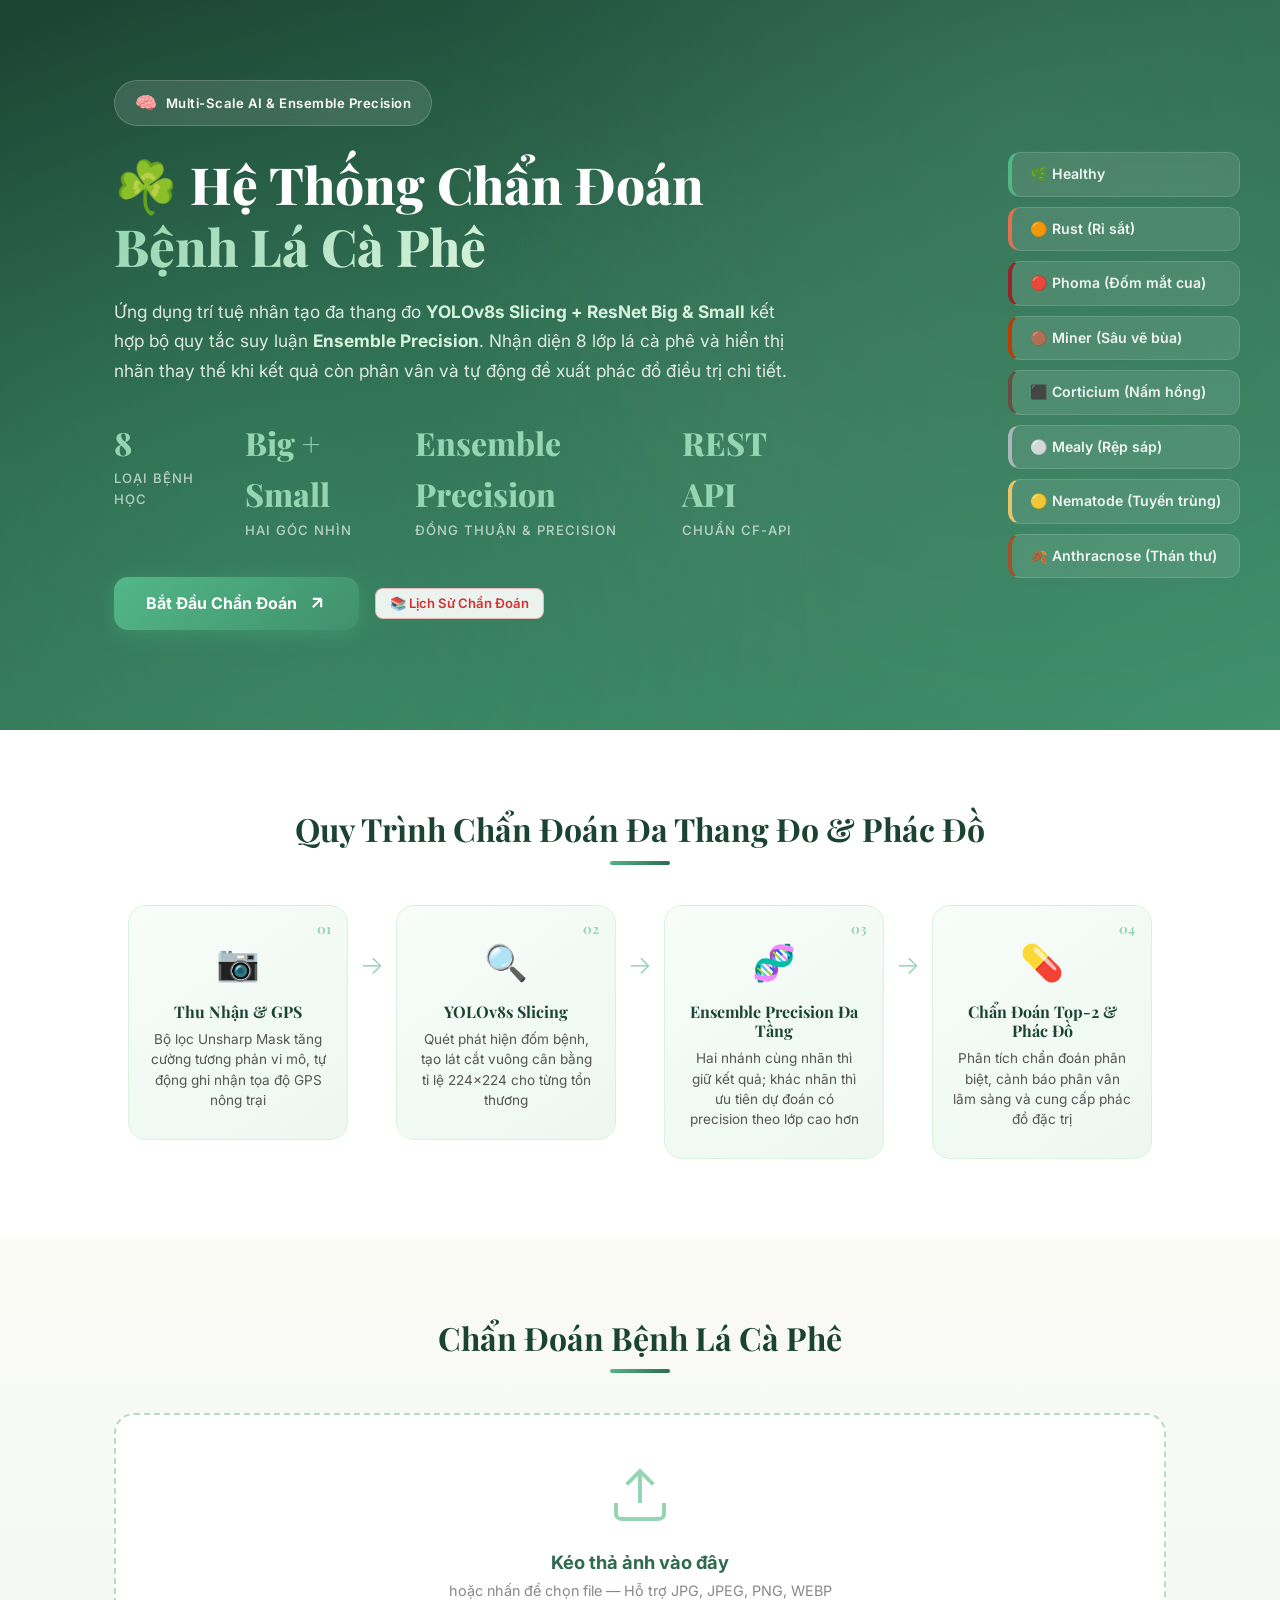
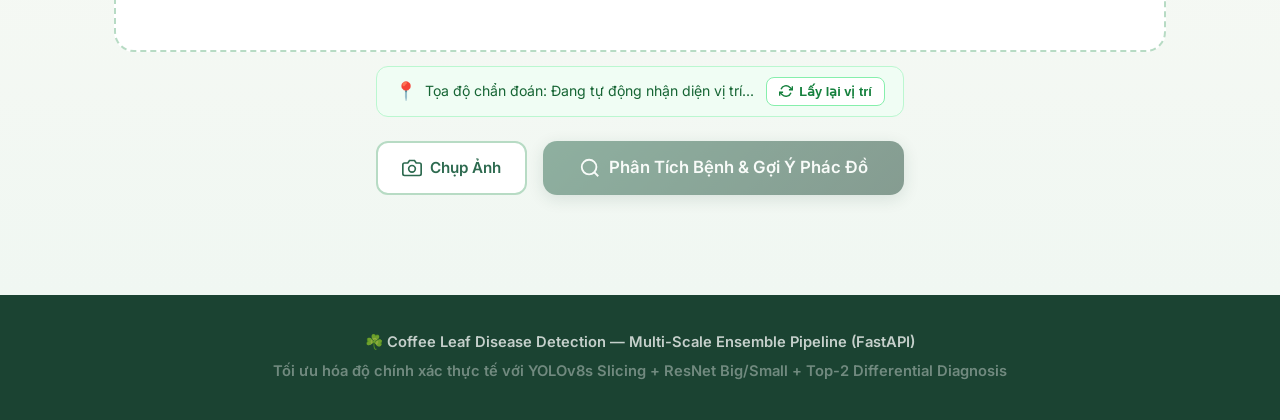
==== commit e3f53c3e: "change logic ensemble" ====
--- a/app/static/index.html
+++ b/app/static/index.html
@@ -3,8 +3,8 @@
 <head>
     <meta charset="UTF-8">
     <meta name="viewport" content="width=device-width, initial-scale=1.0">
-    <meta name="description" content="Hệ thống nhận diện bệnh lá cà phê đa thang đo AI - YOLOv8s Slicing + ResNet Big & Small + Ensemble v5. Nhận diện 8 loại bệnh, chẩn đoán phân biệt Top-2 và gợi ý phác đồ điều trị chuẩn cf-api.">
-    <title>☘️ Chẩn Đoán Bệnh Lá Cà Phê | AI Multi-Scale Pipeline v4</title>
+    <meta name="description" content="Hệ thống nhận diện bệnh lá cà phê đa thang đo AI - YOLOv8s Slicing + ResNet Big & Small + Ensemble Precision. Nhận diện 8 loại bệnh, chẩn đoán phân biệt Top-2 và gợi ý phác đồ điều trị chuẩn cf-api.">
+    <title>☘️ Chẩn Đoán Bệnh Lá Cà Phê | AI Ensemble Precision</title>
 
     <!-- Google Fonts -->
     <link rel="preconnect" href="https://fonts.googleapis.com">
@@ -24,7 +24,7 @@
             <div class="hero__content">
                 <div class="hero__badge">
                     <span class="hero__badge-icon">🧠</span>
-                    <span>Multi-Scale AI Pipeline & Decision Engine v4</span>
+                    <span>Multi-Scale AI & Ensemble Precision</span>
                 </div>
                 <h1 class="hero__title">
                     <span class="hero__title-icon">☘️</span>
@@ -33,8 +33,8 @@
                 </h1>
                 <p class="hero__desc">
                     Ứng dụng trí tuệ nhân tạo đa thang đo <strong>YOLOv8s Slicing + ResNet Big & Small</strong> 
-                    kết hợp bộ quy tắc suy luận <strong>Ensemble v4 (Disease-Aware & Multi-Gate)</strong>. 
-                    Tự động nhận diện 8 loại bệnh, chẩn đoán phân biệt Top-2 với độ phủ lâm sàng <strong>96.67%</strong> 
+                    kết hợp bộ quy tắc suy luận <strong>Ensemble Precision</strong>.
+                    Nhận diện 8 lớp lá cà phê và hiển thị nhãn thay thế khi kết quả còn phân vân
                     và tự động đề xuất phác đồ điều trị chi tiết.
                 </p>
                 <div class="hero__stats">
@@ -43,12 +43,12 @@
                         <span class="hero__stat-label">Loại bệnh học</span>
                     </div>
                     <div class="hero__stat">
-                        <span class="hero__stat-value">96.67%</span>
-                        <span class="hero__stat-label">Độ phủ Top-2</span>
+                        <span class="hero__stat-value">Big + Small</span>
+                        <span class="hero__stat-label">Hai góc nhìn</span>
                     </div>
                     <div class="hero__stat">
-                        <span class="hero__stat-value">Ensemble v4</span>
-                        <span class="hero__stat-label">8 Quy tắc Gating</span>
+                        <span class="hero__stat-value">Ensemble Precision</span>
+                        <span class="hero__stat-label">Đồng thuận & Precision</span>
                     </div>
                     <div class="hero__stat">
                         <span class="hero__stat-value">REST API</span>
@@ -106,8 +106,8 @@
                 <div class="pipeline-step">
                     <div class="pipeline-step__icon">🧬</div>
                     <div class="pipeline-step__num">03</div>
-                    <h3>Ensemble v4 Đa Tầng</h3>
-                    <p>Phối hợp ResNet Big (vĩ mô) + ResNet Small (vi mô) qua 8 quy tắc Gating chuyên biệt</p>
+                    <h3>Ensemble Precision Đa Tầng</h3>
+                    <p>Hai nhánh cùng nhãn thì giữ kết quả; khác nhãn thì ưu tiên dự đoán có precision theo lớp cao hơn</p>
                 </div>
                 <div class="pipeline-step__arrow">→</div>
                 <div class="pipeline-step">
@@ -223,8 +223,8 @@
                 <div class="loading__spinner">
                     <div class="loading__leaf">🍃</div>
                 </div>
-                <p class="loading__text">Đang phân tích ảnh qua AI Pipeline v4...</p>
-                <p class="loading__sub">YOLOv8s quét lát cắt vi mô → ResNet Big (224×224) & Small (224×224) → Ensemble v4 (Top-2 & Gating Engine)</p>
+                <p class="loading__text">Đang phân tích ảnh qua Ensemble Precision...</p>
+                <p class="loading__sub">YOLOv8s quét lát cắt vi mô → ResNet Big (224×224) & Small (224×224) → Ensemble Precision (Precision theo lớp)</p>
             </div>
 
             <!-- Results -->
@@ -236,7 +236,7 @@
                             <span class="result-card__label">KẾT QUẢ CHẨN ĐOÁN AI (TOP 1)</span>
                         </div>
                         <div class="result-card__meta">
-                            <span class="result-card__badge" id="result-method">Ensemble v4</span>
+                            <span class="result-card__badge" id="result-method">Ensemble Precision</span>
                             <span class="result-card__time-badge" id="result-elapsed">⚡ 0.18s</span>
                         </div>
                     </div>
@@ -364,7 +364,7 @@
                     <div class="active-rule-card" id="active-rule-card">
                         <div class="active-rule-icon">⚙️</div>
                         <div class="active-rule-content">
-                            <div class="active-rule-title">Quy Tắc Quyết Định Ensemble v4</div>
+                            <div class="active-rule-title">Quy Tắc Quyết Định Ensemble Precision</div>
                             <div class="active-rule-desc" id="active-rule-desc">Đang tải quy tắc suy luận...</div>
                         </div>
                     </div>
@@ -373,7 +373,7 @@
                     <div class="branch branch--ensemble" id="branch-ensemble">
                         <div class="branch__header is-static">
                             <span class="branch__icon">📊</span>
-                            <span class="branch__name">Phân Bổ Xác Suất Tổng Hợp (Ensemble Probabilities - 8 Lớp)</span>
+                            <span class="branch__name">Điểm Phân Loại Của Nhánh Được Chọn (8 Lớp)</span>
                         </div>
                         <div class="branch__body open" id="branch-ensemble-body">
                             <div class="branch__probs" id="ensemble-probs"></div>
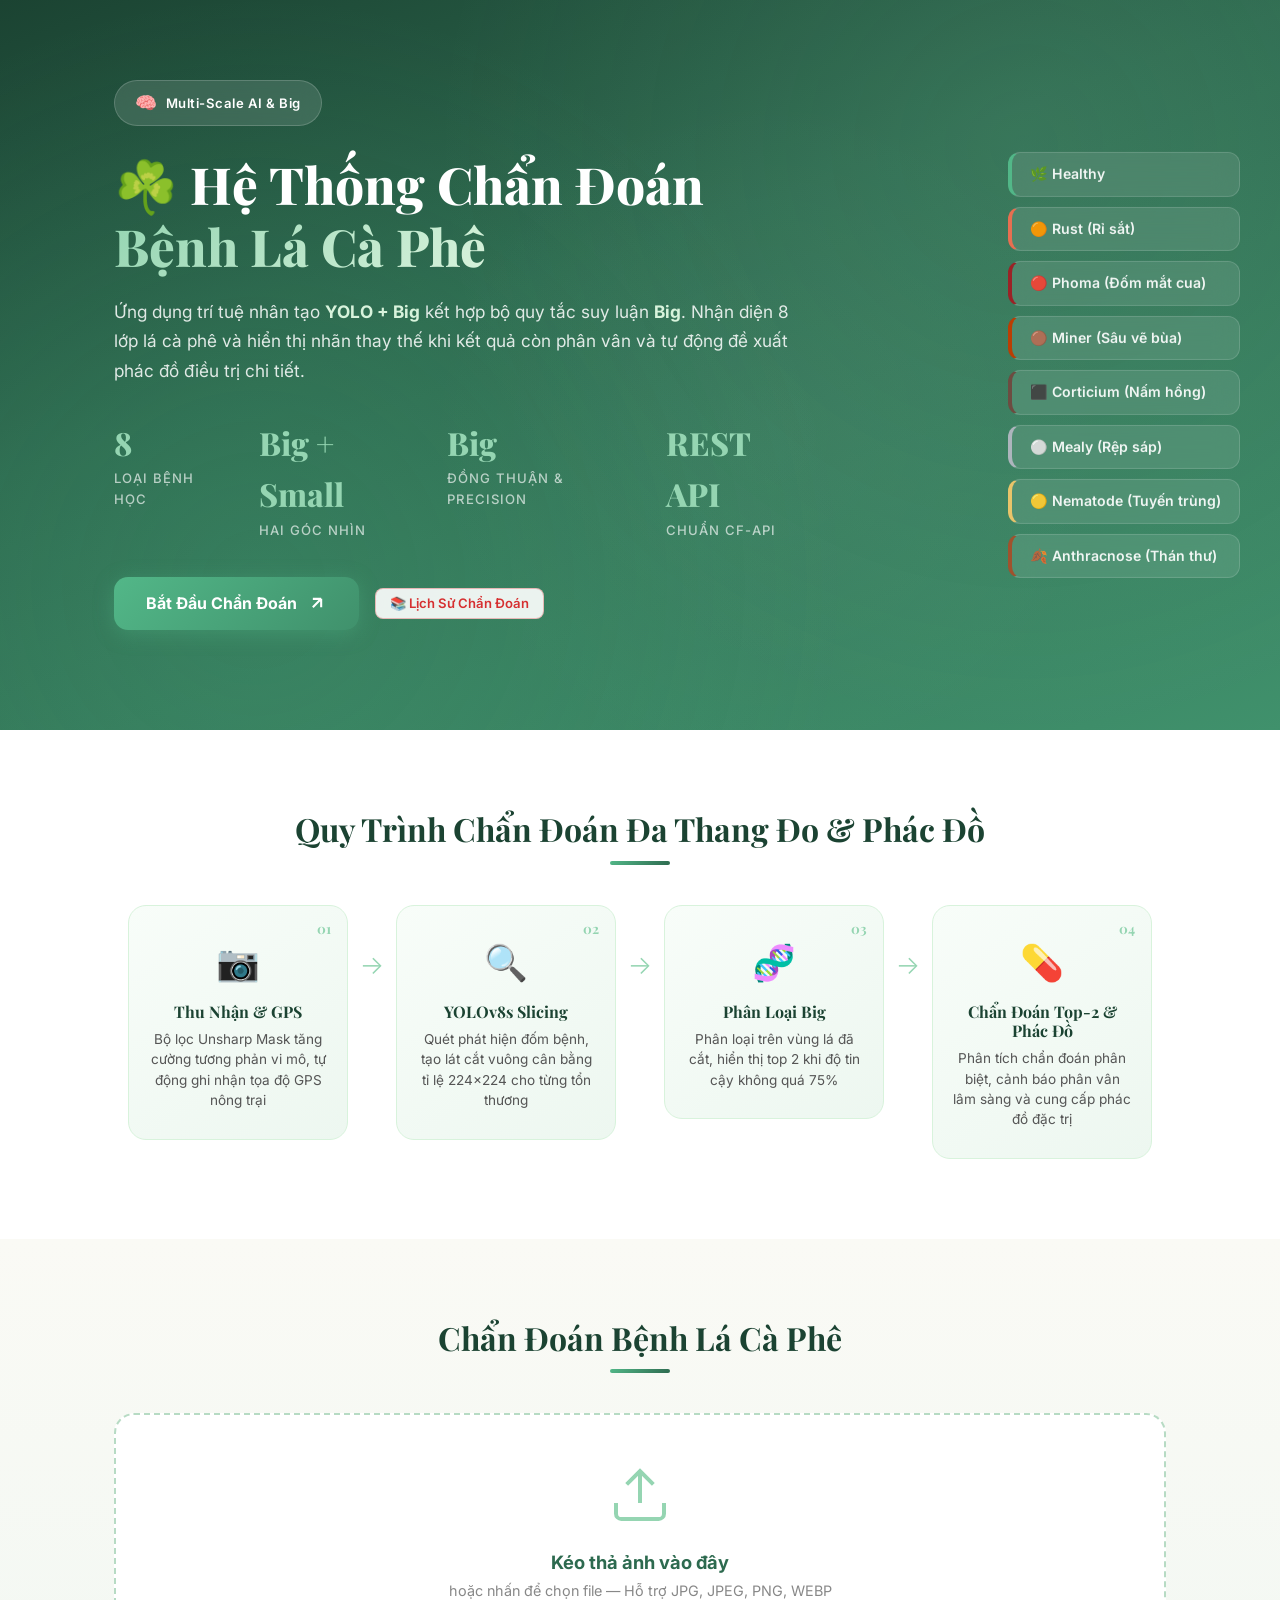
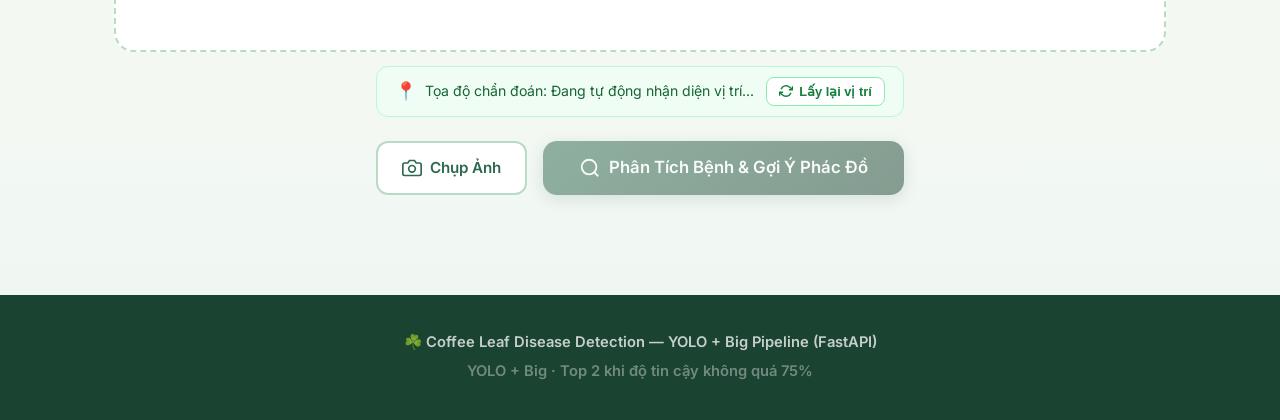
==== commit 5f19fcb5: "fix pipeline" ====
--- a/app/static/index.html
+++ b/app/static/index.html
@@ -3,8 +3,8 @@
 <head>
     <meta charset="UTF-8">
     <meta name="viewport" content="width=device-width, initial-scale=1.0">
-    <meta name="description" content="Hệ thống nhận diện bệnh lá cà phê đa thang đo AI - YOLOv8s Slicing + ResNet Big & Small + Ensemble Precision. Nhận diện 8 loại bệnh, chẩn đoán phân biệt Top-2 và gợi ý phác đồ điều trị chuẩn cf-api.">
-    <title>☘️ Chẩn Đoán Bệnh Lá Cà Phê | AI Ensemble Precision</title>
+    <meta name="description" content="Nhận diện bệnh lá cà phê bằng YOLO và Big. Hiển thị top 2 khi độ tin cậy không quá 75%.">
+    <title>☘️ Chẩn Đoán Bệnh Lá Cà Phê | AI Big</title>
 
     <!-- Google Fonts -->
     <link rel="preconnect" href="https://fonts.googleapis.com">
@@ -24,7 +24,7 @@
             <div class="hero__content">
                 <div class="hero__badge">
                     <span class="hero__badge-icon">🧠</span>
-                    <span>Multi-Scale AI & Ensemble Precision</span>
+                    <span>Multi-Scale AI & Big</span>
                 </div>
                 <h1 class="hero__title">
                     <span class="hero__title-icon">☘️</span>
@@ -32,8 +32,8 @@
                     <span class="hero__title-accent">Bệnh Lá Cà Phê</span>
                 </h1>
                 <p class="hero__desc">
-                    Ứng dụng trí tuệ nhân tạo đa thang đo <strong>YOLOv8s Slicing + ResNet Big & Small</strong> 
-                    kết hợp bộ quy tắc suy luận <strong>Ensemble Precision</strong>.
+                    Ứng dụng trí tuệ nhân tạo <strong>YOLO + Big</strong>
+                    kết hợp bộ quy tắc suy luận <strong>Big</strong>.
                     Nhận diện 8 lớp lá cà phê và hiển thị nhãn thay thế khi kết quả còn phân vân
                     và tự động đề xuất phác đồ điều trị chi tiết.
                 </p>
@@ -47,7 +47,7 @@
                         <span class="hero__stat-label">Hai góc nhìn</span>
                     </div>
                     <div class="hero__stat">
-                        <span class="hero__stat-value">Ensemble Precision</span>
+                        <span class="hero__stat-value">Big</span>
                         <span class="hero__stat-label">Đồng thuận & Precision</span>
                     </div>
                     <div class="hero__stat">
@@ -106,8 +106,8 @@
                 <div class="pipeline-step">
                     <div class="pipeline-step__icon">🧬</div>
                     <div class="pipeline-step__num">03</div>
-                    <h3>Ensemble Precision Đa Tầng</h3>
-                    <p>Hai nhánh cùng nhãn thì giữ kết quả; khác nhãn thì ưu tiên dự đoán có precision theo lớp cao hơn</p>
+                    <h3>Phân Loại Big</h3>
+                    <p>Phân loại trên vùng lá đã cắt, hiển thị top 2 khi độ tin cậy không quá 75%</p>
                 </div>
                 <div class="pipeline-step__arrow">→</div>
                 <div class="pipeline-step">
@@ -223,8 +223,8 @@
                 <div class="loading__spinner">
                     <div class="loading__leaf">🍃</div>
                 </div>
-                <p class="loading__text">Đang phân tích ảnh qua Ensemble Precision...</p>
-                <p class="loading__sub">YOLOv8s quét lát cắt vi mô → ResNet Big (224×224) & Small (224×224) → Ensemble Precision (Precision theo lớp)</p>
+                <p class="loading__text">Đang phân tích ảnh qua Big...</p>
+                <p class="loading__sub">YOLO phát hiện vùng bệnh → Big phân loại → Trả kết quả</p>
             </div>
 
             <!-- Results -->
@@ -236,7 +236,7 @@
                             <span class="result-card__label">KẾT QUẢ CHẨN ĐOÁN AI (TOP 1)</span>
                         </div>
                         <div class="result-card__meta">
-                            <span class="result-card__badge" id="result-method">Ensemble Precision</span>
+                            <span class="result-card__badge" id="result-method">Big</span>
                             <span class="result-card__time-badge" id="result-elapsed">⚡ 0.18s</span>
                         </div>
                     </div>
@@ -357,15 +357,15 @@
                 <!-- Detailed Branch Inference Trace -->
                 <div class="detection-details" id="detection-details">
                     <h3 class="detection-details__title">
-                        <span>📋 Chi Tiết Suy Luận Đa Thang Đo (Diagnostic Trace)</span>
+                        <span>📋 Chi Tiết Suy Luận Đa Thang Đo (Big)</span>
                     </h3>
 
                     <!-- Active Decision Rule Banner -->
                     <div class="active-rule-card" id="active-rule-card">
                         <div class="active-rule-icon">⚙️</div>
                         <div class="active-rule-content">
-                            <div class="active-rule-title">Quy Tắc Quyết Định Ensemble Precision</div>
-                            <div class="active-rule-desc" id="active-rule-desc">Đang tải quy tắc suy luận...</div>
+                            <div class="active-rule-title">Quy Tắc Quyết Định Big</div>
+                            <div class="active-rule-desc">Big: top 2 khi confidence ≤ 75%; top 1 khi confidence > 75%.</div>
                         </div>
                     </div>
 
@@ -373,41 +373,13 @@
                     <div class="branch branch--ensemble" id="branch-ensemble">
                         <div class="branch__header is-static">
                             <span class="branch__icon">📊</span>
-                            <span class="branch__name">Điểm Phân Loại Của Nhánh Được Chọn (8 Lớp)</span>
+                            <span class="branch__name">Điểm Phân Loại Big (8 Lớp)</span>
                         </div>
                         <div class="branch__body open" id="branch-ensemble-body">
-                            <div class="branch__probs" id="ensemble-probs"></div>
-                        </div>
-                    </div>
-
-                    <!-- Branches Accordion -->
-                    <div class="branches">
-                        <div class="branch" id="branch-big">
-                            <div class="branch__header" data-toggle="branch-big-body">
-                                <span class="branch__icon">🔵</span>
-                                <span class="branch__name">Nhánh ResNet Big (224×224 Toàn Cảnh Vĩ Mô)</span>
-                                <span class="branch__result" id="big-result"></span>
-                                <span class="branch__toggle">▼</span>
-                            </div>
-                            <div class="branch__body" id="branch-big-body">
-                                <p class="branch__desc">Khung vuông góc nhìn vĩ mô toàn cảnh lá → Phân loại chính xác bệnh diện rộng & khỏe mạnh</p>
-                                <div class="branch__probs" id="big-probs"></div>
-                            </div>
-                        </div>
-                        <div class="branch" id="branch-small">
-                            <div class="branch__header" data-toggle="branch-small-body">
-                                <span class="branch__icon">🟡</span>
-                                <span class="branch__name">Nhánh ResNet Small (224×224 Từng Vết Bệnh Vi Mô)</span>
-                                <span class="branch__result" id="small-result"></span>
-                                <span class="branch__toggle">▼</span>
-                            </div>
-                            <div class="branch__body" id="branch-small-body">
-                                <p class="branch__desc">Soi từng đốm bệnh vi mô cục bộ bảo toàn tâm → Khử nhiễu nền & tối ưu Sâu vẽ bùa/Phoma</p>
-                                <div class="branch__probs" id="small-probs"></div>
-                                <div class="branch__boxes" id="small-boxes"></div>
-                            </div>
-                        </div>
-                    </div>
+                            <div class="branch__probs" id="big-probs"></div>
+                        </div>
+                    </div>
+
                 </div>
 
                 <!-- Analyze Again -->
@@ -457,8 +429,8 @@
     <!-- ============================================================ -->
     <footer class="footer">
         <div class="container">
-            <p>☘️ Coffee Leaf Disease Detection — Multi-Scale Ensemble Pipeline (FastAPI)</p>
-            <p class="footer__sub">Tối ưu hóa độ chính xác thực tế với YOLOv8s Slicing + ResNet Big/Small + Top-2 Differential Diagnosis</p>
+            <p>☘️ Coffee Leaf Disease Detection — YOLO + Big Pipeline (FastAPI)</p>
+            <p class="footer__sub">YOLO + Big · Top 2 khi độ tin cậy không quá 75%</p>
         </div>
     </footer>
 
